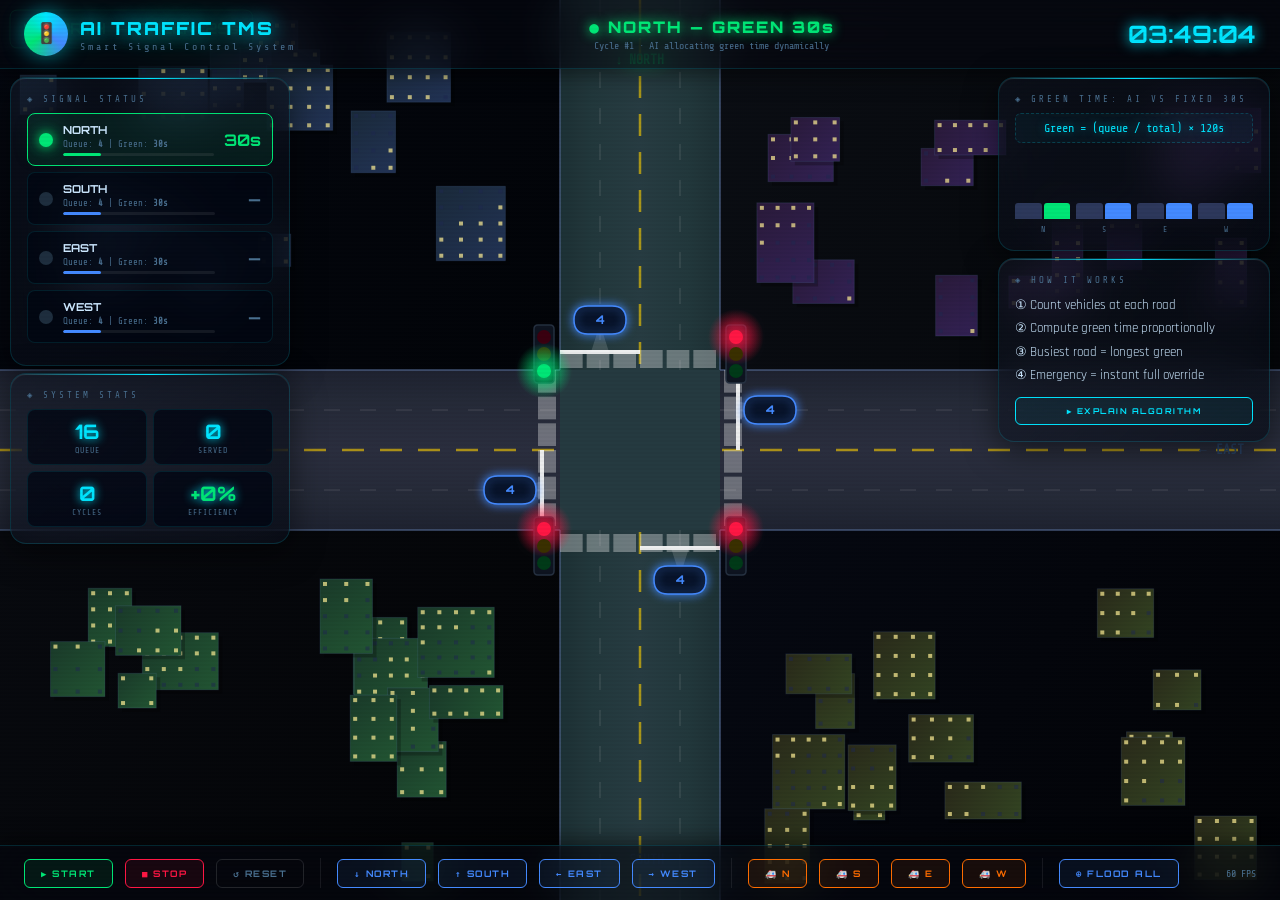
==== traffic_3d.html @ 989a020f "Initial commit: Smart TMS Traffic Simulation project" ====
<!DOCTYPE html>
<html lang="en">
<head>
<meta charset="UTF-8">
<title>AI Smart Traffic Management System</title>
<style>
@import url('https://fonts.googleapis.com/css2?family=Orbitron:wght@400;700;900&family=Share+Tech+Mono&family=Rajdhani:wght@400;600;700&display=swap');
*{box-sizing:border-box;margin:0;padding:0}
:root{
  --cyan:#00e5ff;--green:#00e676;--red:#ff1744;--yellow:#ffd600;
  --blue:#448aff;--orange:#ff6d00;--panel:rgba(5,12,30,0.96);
  --border:rgba(0,229,255,0.2);--txt:#cce8ff;--dim:#4a7090;
  --road:#2a2e3a;--road-line:#3a3f50;--grass:#1a2e1a;--grass2:#162614;
  --inter:#222636;--marking:rgba(255,255,255,0.85);
}
html,body{width:100%;height:100%;background:#0a0e18;overflow:hidden;
  font-family:'Rajdhani',sans-serif;color:var(--txt)}
canvas{display:block;position:absolute;top:0;left:0}

/* ── HUD ── */
#hud{position:absolute;top:0;left:0;width:100%;height:100%;
  display:flex;flex-direction:column;pointer-events:none}

/* TOP BAR */
#topbar{
  display:flex;align-items:center;justify-content:space-between;
  padding:12px 24px;flex-shrink:0;pointer-events:auto;
  background:rgba(5,8,16,0.6);
  backdrop-filter:blur(24px);
  border-bottom:1px solid rgba(0,229,255,0.15);
  box-shadow:0 4px 20px rgba(0,0,0,0.5);
}
.logo{display:flex;align-items:center;gap:12px}
.logo-ring{
  width:44px;height:44px;border-radius:50%;
  background:conic-gradient(var(--cyan),var(--blue),var(--green),var(--cyan));
  display:flex;align-items:center;justify-content:center;font-size:20px;
  animation:spin 10s linear infinite;
  box-shadow:0 0 20px rgba(0,229,255,0.5)
}
@keyframes spin{to{transform:rotate(360deg)}}
.logo-title{font-family:'Orbitron',monospace;font-size:18px;font-weight:900;
  color:var(--cyan);text-shadow:0 0 20px var(--cyan);letter-spacing:2px}
.logo-sub{font-family:'Share Tech Mono',monospace;font-size:10px;
  color:var(--dim);letter-spacing:3px;margin-top:2px}

#center-display{text-align:center}
#sig-status{font-family:'Orbitron',monospace;font-size:16px;font-weight:900;
  letter-spacing:2px;color:var(--cyan)}
#sig-sub{font-family:'Share Tech Mono',monospace;font-size:10px;
  color:var(--dim);margin-top:3px}

#clock{font-family:'Orbitron',monospace;font-size:24px;font-weight:700;
  color:var(--cyan);text-shadow:0 0 14px var(--cyan)}

/* MID ROW */
#midrow{flex:1;display:flex;min-height:0;pointer-events:none}

/* LEFT PANEL */
#lpanel{
  width:280px;margin:8px 0 8px 10px;
  display:flex;flex-direction:column;gap:7px;pointer-events:auto
}
.card{
  background:linear-gradient(135deg, rgba(16, 22, 36, 0.45), rgba(8, 12, 22, 0.7));
  border:1px solid rgba(0, 229, 255, 0.15);border-radius:16px;
  padding:16px;backdrop-filter:blur(24px);position:relative;overflow:hidden;
  box-shadow: 0 8px 32px rgba(0,0,0,0.5), inset 0 1px 1px rgba(255,255,255,0.1);
  transition: transform 0.3s ease, box-shadow 0.3s ease;
}
.card:hover{
  transform: translateY(-2px);
  box-shadow: 0 12px 40px rgba(0,229,255,0.1), inset 0 1px 1px rgba(255,255,255,0.15);
}
.card::after{
  content:'';position:absolute;top:0;left:0;right:0;height:1px;
  background:linear-gradient(90deg,transparent,var(--cyan),transparent)
}
.card-title{
  font-family:'Share Tech Mono',monospace;font-size:9px;
  letter-spacing:3px;color:var(--dim);text-transform:uppercase;margin-bottom:9px
}

/* ROAD CARDS */
.rcard{
  display:grid;grid-template-columns:auto 1fr auto;
  align-items:center;gap:10px;
  padding:9px 11px;border-radius:8px;
  border:1px solid rgba(0,229,255,0.1);
  background:rgba(0,5,18,0.6);
  margin-bottom:6px;transition:all 0.35s
}
.rcard.state-green{border-color:var(--green);background:rgba(0,230,118,0.08)}
.rcard.state-yellow{border-color:var(--yellow);background:rgba(255,214,0,0.08)}
.rcard.state-red{border-color:rgba(255,23,68,0.4)}
.sig-dot{width:14px;height:14px;border-radius:50%;flex-shrink:0;transition:all 0.4s}
.dot-green{background:var(--green);box-shadow:0 0 12px var(--green),0 0 25px rgba(0,230,118,0.5)}
.dot-yellow{background:var(--yellow);box-shadow:0 0 12px var(--yellow),0 0 25px rgba(255,214,0,0.5)}
.dot-red{background:var(--red);box-shadow:0 0 12px var(--red),0 0 25px rgba(255,23,68,0.5)}
.dot-off{background:#1e2e3e}
.rname{font-family:'Orbitron',monospace;font-size:11px;font-weight:700;color:var(--txt)}
.rinfo{font-family:'Share Tech Mono',monospace;font-size:9px;color:var(--dim);margin-top:2px}
.rtime{font-family:'Orbitron',monospace;font-size:16px;font-weight:700;
  color:var(--cyan);min-width:36px;text-align:right}
.prog-wrap{margin-top:4px}
.prog-bg{height:3px;background:rgba(255,255,255,0.07);border-radius:2px;overflow:hidden}
.prog-fill{height:100%;border-radius:2px;transition:width 0.6s ease,background 0.3s}

/* RIGHT PANEL */
#rpanel{
  width:272px;margin:8px 10px 8px 0;
  display:flex;flex-direction:column;gap:7px;pointer-events:auto;
  margin-left:auto
}
.stat-grid{display:grid;grid-template-columns:1fr 1fr;gap:6px}
.stat-box{
  background:rgba(0,5,18,0.7);border:1px solid rgba(0,229,255,0.1);
  border-radius:8px;padding:9px;text-align:center
}
.stat-val{font-family:'Orbitron',monospace;font-size:20px;font-weight:700;
  color:var(--cyan);text-shadow:0 0 10px var(--cyan)}
.stat-lbl{font-family:'Share Tech Mono',monospace;font-size:8px;
  color:var(--dim);letter-spacing:1px;margin-top:2px}

.formula-box{
  font-family:'Share Tech Mono',monospace;font-size:12px;color:var(--cyan);
  text-align:center;padding:7px;
  background:rgba(0,229,255,0.04);
  border:1px dashed rgba(0,229,255,0.2);border-radius:6px;margin-bottom:7px;
  text-shadow:0 0 8px rgba(0,229,255,0.5)
}
.chart-wrap{display:flex;align-items:flex-end;gap:6px;height:72px;padding:3px 0}
.cbar-group{flex:1;display:flex;gap:2px;align-items:flex-end}
.cbar{flex:1;border-radius:3px 3px 0 0;transition:height 0.6s cubic-bezier(0.23,1,0.32,1);min-height:2px}
.cbar-fixed{background:rgba(80,100,160,0.5)}
.cbar-smart{background:var(--blue)}
.cbar-smart.active{background:var(--green)}
.chart-lbl{font-family:'Share Tech Mono',monospace;font-size:8px;
  color:var(--dim);text-align:center;margin-top:3px}

/* BOTTOM BAR */
#botbar{
  padding:12px 24px;flex-shrink:0;pointer-events:auto;
  background:rgba(5,8,16,0.6);
  backdrop-filter:blur(24px);
  border-top:1px solid rgba(0,229,255,0.15);
  display:flex;align-items:center;gap:12px;flex-wrap:wrap;
  box-shadow:0 -4px 20px rgba(0,0,0,0.5);
}
.btn{
  font-family:'Orbitron',monospace;font-size:9px;font-weight:700;
  letter-spacing:1.5px;text-transform:uppercase;
  padding:8px 16px;border-radius:6px;border:1px solid;
  cursor:pointer;transition:all 0.2s;background:transparent
}
.btn:hover{transform:translateY(-2px);filter:brightness(1.4)}
.btn:active{transform:translateY(0)}
.btn-start{color:var(--green);border-color:var(--green);background:rgba(0,230,118,0.08)}
.btn-stop{color:var(--red);border-color:var(--red);background:rgba(255,23,68,0.08)}
.btn-spawn{color:var(--blue);border-color:var(--blue);background:rgba(68,138,255,0.08)}
.btn-emg{color:var(--orange);border-color:var(--orange);background:rgba(255,109,0,0.08)}
.btn-reset{color:var(--dim);border-color:rgba(255,255,255,0.12)}
.btn-info{color:var(--cyan);border-color:var(--cyan);background:rgba(0,229,255,0.06)}
.sep{width:1px;height:30px;background:rgba(255,255,255,0.08);margin:0 4px}
#fps-disp{margin-left:auto;font-family:'Share Tech Mono',monospace;
  font-size:10px;color:var(--dim)}

/* EMG BANNER */
#emg-banner{
  display:none;position:absolute;top:80px;left:50%;transform:translateX(-50%);
  font-family:'Orbitron',monospace;font-size:13px;font-weight:900;letter-spacing:3px;
  padding:8px 28px;border-radius:6px;
  background:rgba(255,23,68,0.15);border:1px solid var(--red);
  color:var(--red);text-shadow:0 0 12px var(--red);
  animation:emgFlash 0.5s ease-in-out infinite alternate;z-index:50;pointer-events:none
}
@keyframes emgFlash{
  from{box-shadow:0 0 10px rgba(255,23,68,0.4)}
  to{box-shadow:0 0 35px rgba(255,23,68,0.9),0 0 70px rgba(255,23,68,0.3)}
}

/* ALGO POPUP */
#algo-overlay{
  display:none;position:absolute;inset:0;background:rgba(0,0,0,0.75);
  z-index:100;pointer-events:auto;
  display:none;align-items:center;justify-content:center
}
#algo-box{
  width:640px;background:linear-gradient(135deg, rgba(16, 22, 36, 0.85), rgba(8, 12, 22, 0.95));
  border:1px solid var(--cyan);border-radius:20px;
  padding:32px;box-shadow:0 0 60px rgba(0,229,255,0.3), inset 0 1px 2px rgba(255,255,255,0.1);
  backdrop-filter:blur(32px);
}
.algo-title{font-family:'Orbitron',monospace;font-size:15px;font-weight:900;
  color:var(--cyan);margin-bottom:16px;text-shadow:0 0 12px var(--cyan);letter-spacing:2px}
.algo-step{margin-bottom:12px}
.algo-num{font-family:'Share Tech Mono',monospace;font-size:9px;
  color:var(--blue);letter-spacing:2px;margin-bottom:3px}
.algo-text{font-size:13px;line-height:1.6;color:var(--txt)}
.algo-text code{font-family:'Share Tech Mono',monospace;font-size:12px;
  color:var(--yellow);background:rgba(255,214,0,0.06);padding:1px 5px;border-radius:3px}
.algo-hi{color:var(--green);font-weight:700}
.algo-close{margin-top:16px;text-align:center;cursor:pointer;
  font-family:'Share Tech Mono',monospace;font-size:10px;
  color:var(--dim);letter-spacing:2px}
.algo-close:hover{color:var(--cyan)}

/* scanlines */
#scan{position:absolute;inset:0;
  background:repeating-linear-gradient(0deg,transparent,transparent 2px,rgba(0,0,0,0.025) 2px,rgba(0,0,0,0.025) 4px);
  pointer-events:none;z-index:10}
</style>
</head>
<body>
<canvas id="c"></canvas>
<div id="scan"></div>
<div id="emg-banner">🚨 EMERGENCY OVERRIDE ACTIVE 🚨</div>

<div id="hud">
  <!-- TOP -->
  <div id="topbar">
    <div class="logo">
      <div class="logo-ring">🚦</div>
      <div>
        <div class="logo-title">AI TRAFFIC TMS</div>
        <div class="logo-sub">Smart Signal Control System</div>
      </div>
    </div>
    <div id="center-display">
      <div id="sig-status">● SYSTEM READY</div>
      <div id="sig-sub">Press START to activate AI control</div>
    </div>
    <div id="clock">00:00:00</div>
  </div>

  <!-- MID -->
  <div id="midrow">
    <!-- LEFT -->
    <div id="lpanel">
      <div class="card">
        <div class="card-title">◈ Signal Status</div>
        <div id="road-cards"></div>
      </div>
      <div class="card">
        <div class="card-title">◈ System Stats</div>
        <div class="stat-grid">
          <div class="stat-box"><div class="stat-val" id="st-q">0</div><div class="stat-lbl">QUEUE</div></div>
          <div class="stat-box"><div class="stat-val" id="st-s">0</div><div class="stat-lbl">SERVED</div></div>
          <div class="stat-box"><div class="stat-val" id="st-c">0</div><div class="stat-lbl">CYCLES</div></div>
          <div class="stat-box"><div class="stat-val" id="st-e" style="color:var(--green)">—</div><div class="stat-lbl">EFFICIENCY</div></div>
        </div>
      </div>
    </div>

    <!-- RIGHT -->
    <div id="rpanel">
      <div class="card">
        <div class="card-title">◈ Green Time: AI vs Fixed 30s</div>
        <div class="formula-box">Green = (queue / total) × 120s</div>
        <div class="chart-wrap" id="chart-bars"></div>
        <div style="display:flex;gap:6px" id="chart-lbls"></div>
      </div>
      <div class="card">
        <div class="card-title">◈ How It Works</div>
        <div style="font-size:13px;line-height:1.8;color:var(--txt)">
          ① Count vehicles at each road<br>
          ② Compute green time proportionally<br>
          ③ Busiest road = longest green<br>
          ④ Emergency = instant full override
        </div>
        <button class="btn btn-info" style="width:100%;margin-top:9px;pointer-events:auto;font-size:8px" onclick="showAlgo()">▶ EXPLAIN ALGORITHM</button>
      </div>
    </div>
  </div>

  <!-- BOT -->
  <div id="botbar">
    <button class="btn btn-start" onclick="startSim()">▶ START</button>
    <button class="btn btn-stop"  onclick="stopSim()">■ STOP</button>
    <button class="btn btn-reset" onclick="resetSim()">↺ RESET</button>
    <div class="sep"></div>
    <button class="btn btn-spawn" onclick="spawnV('North')">↓ NORTH</button>
    <button class="btn btn-spawn" onclick="spawnV('South')">↑ SOUTH</button>
    <button class="btn btn-spawn" onclick="spawnV('East')">← EAST</button>
    <button class="btn btn-spawn" onclick="spawnV('West')">→ WEST</button>
    <div class="sep"></div>
    <button class="btn btn-emg" onclick="spawnE('North')">🚑 N</button>
    <button class="btn btn-emg" onclick="spawnE('South')">🚑 S</button>
    <button class="btn btn-emg" onclick="spawnE('East')">🚑 E</button>
    <button class="btn btn-emg" onclick="spawnE('West')">🚑 W</button>
    <div class="sep"></div>
    <button class="btn btn-spawn" onclick="floodAll()">⊕ FLOOD ALL</button>
    <div id="fps-disp">60 FPS</div>
  </div>
</div>

<!-- ALGO -->
<div id="algo-overlay">
  <div id="algo-box">
    <div class="algo-title">🧠 AI ALGORITHM — HOW IT WORKS</div>
    <div class="algo-step">
      <div class="algo-num">STEP 01 — COUNT VEHICLES</div>
      <div class="algo-text">Sensors count vehicles waiting at each road every second.<br>
        Example: <span class="algo-hi">North=40, South=10, East=70, West=30 → Total=150</span></div>
    </div>
    <div class="algo-step">
      <div class="algo-num">STEP 02 — FORMULA</div>
      <div class="algo-text"><code>Green Time = (vehicles / total) × 120 seconds</code></div>
    </div>
    <div class="algo-step">
      <div class="algo-num">STEP 03 — ALLOCATION</div>
      <div class="algo-text">
        <span class="algo-hi">North → 40/150 × 120 = 32s &nbsp;|&nbsp; South → 10/150 × 120 = 8s</span><br>
        <span class="algo-hi">East → 70/150 × 120 = 56s &nbsp;|&nbsp; West → 30/150 × 120 = 24s</span>
      </div>
    </div>
    <div class="algo-step">
      <div class="algo-num">STEP 04 — EMERGENCY OVERRIDE</div>
      <div class="algo-text">Ambulance detected → all roads RED → <span class="algo-hi">immediate GREEN</span> for that road.</div>
    </div>
    <div class="algo-step">
      <div class="algo-num">SIGNAL SEQUENCE (always)</div>
      <div class="algo-text"><span class="algo-hi">GREEN → YELLOW (3s) → RED (1s gap) → next road</span><br>
        Only ONE road is green at any time. Vehicles stop strictly at stop lines.</div>
    </div>
    <div class="algo-close" onclick="hideAlgo()">[ CLICK TO CLOSE ]</div>
  </div>
</div>

<script>
// ════════════════════════════════════════════════════════════════════
// CANVAS
// ════════════════════════════════════════════════════════════════════
const canvas = document.getElementById('c');
const ctx    = canvas.getContext('2d');
let W, H, CX, CY;

function resize() {
  W = canvas.width  = window.innerWidth;
  H = canvas.height = window.innerHeight;
  CX = W / 2;
  CY = H / 2;
}
resize();
window.addEventListener('resize', resize);
const API_BASE = 'http://127.0.0.1:5000';

// ════════════════════════════════════════════════════════════════════
// LAYOUT — top-down perspective, big clean roads
// ════════════════════════════════════════════════════════════════════
// Road width in pixels — wide enough to see 2 lanes clearly
const ROAD_W  = 160;   // total road width
const LANE_W  = ROAD_W / 2; // each lane

// How far road extends from center to screen edge
const ROAD_LEN = () => Math.max(W, H) * 0.7;

// Intersection box
const IW = ROAD_W;  // same as road width

// Stop line distance from intersection edge
const STOP_OFFSET = 18;  // pixels from intersection

// ── World→Screen: center-based ──
// CX, CY is intersection center

// ════════════════════════════════════════════════════════════════════
// AI SIGNAL CONTROLLER
// ════════════════════════════════════════════════════════════════════
const ROADS  = ['North','South','East','West'];
const CYCLE_T = 120;

const ai = {
  waiting:  { North:0, South:0, East:0, West:0 },
  gt:       { North:30, South:30, East:30, West:30 },
  emg:      { North:false, South:false, East:false, West:false },
  active:   'North',
  state:    'RED',
  timeLeft: 0,
  cycle:    0,
  served:   0,
  running:  false,
};

function calcGreen() {
  const emgR = ROADS.find(r => ai.emg[r]);
  if (emgR) { ROADS.forEach(r => ai.gt[r] = r === emgR ? CYCLE_T : 0); return; }
  const tot = ROADS.reduce((s, r) => s + ai.waiting[r], 0);
  if (tot === 0) { ROADS.forEach(r => ai.gt[r] = 30); return; }
  ROADS.forEach(r => {
    ai.gt[r] = ai.waiting[r] > 0 ? Math.max(5, Math.round((ai.waiting[r] / tot) * CYCLE_T)) : 0;
  });
}

function sleep(ms) { return new Promise(r => setTimeout(r, ms)); }

async function serveRoad(road) {
  const gt = ai.gt[road];
  if (gt <= 0) return;
  ai.active = road; ai.state = 'GREEN'; ai.timeLeft = gt;
  for (let t = gt; t > 0 && ai.running; t--) {
    const emgR = ROADS.find(r => ai.emg[r]);
    if (emgR && emgR !== road) break;
    ai.timeLeft = t;
    await sleep(1000);
  }
  if (!ai.running) return;
  ai.state = 'YELLOW';
  for (let t = 3; t > 0 && ai.running; t--) { ai.timeLeft = t; await sleep(1000); }
  if (!ai.running) return;
  ai.state = 'RED'; ai.timeLeft = 0;
  await sleep(1000);
}

async function sigLoop() {
  while (ai.running) {
    calcGreen();
    for (let ri = 0; ri < ROADS.length; ri++) {
      if (!ai.running) return;
      const emgR = ROADS.find(r => ai.emg[r]);
      if (emgR) {
        if (ri === 0) await serveRoad(emgR);
        continue;
      }
      await serveRoad(ROADS[ri]);
    }
    ai.cycle++;
    calcGreen();
  }
}

async function syncEmergency() {
  try {
    const res = await fetch(`${API_BASE}/api/status`);
    const data = await res.json();
    const serverEmg = data.controller.emergency;
    ROADS.forEach(r => {
      if (serverEmg[r] && !ai.emg[r]) {
        spawnE(r); // Auto-spawn when backend says so
      }
      ai.emg[r] = serverEmg[r];
    });
  } catch (e) { console.warn("Failed to sync emergency:", e); }
}
setInterval(syncEmergency, 1000); // Poll every second

function startSim() { if (ai.running) return; ai.running = true; sigLoop(); }
function stopSim()  { ai.running = false; ai.state = 'RED'; ai.timeLeft = 0; }
function resetSim() {
  stopSim(); vehicles.length = 0; ai.served = 0; ai.cycle = 0;
  ROADS.forEach(r => { ai.waiting[r] = 0; ai.emg[r] = false; ai.gt[r] = 30; });
}
function isGreen(road) { return ai.running && ai.active === road && ai.state === 'GREEN'; }

// ════════════════════════════════════════════════════════════════════
// VEHICLES — top-down, realistic car shapes
// ════════════════════════════════════════════════════════════════════
// Lane centers (world coords, relative to CX/CY)
// North/South roads run vertically (x axis):
//   Right lane (going South, decreasing Y) → x = +LANE_W/2
//   Left lane  (going North, increasing Y) → x = -LANE_W/2
// East/West roads run horizontally (y axis):
//   Right lane (going East, increasing X)  → y = +LANE_W/2
//   Left lane  (going West, decreasing X)  → y = -LANE_W/2

// Vehicle directions:
//   North: comes from top (y = -ROAD_LEN), moves DOWN (+y), uses LEFT lane (x = -LANE_W/2 = -40)
//   South: comes from bottom (y = +ROAD_LEN), moves UP (-y), uses RIGHT lane (x = +LANE_W/2 = +40)
//   East:  comes from right (x = +ROAD_LEN), moves LEFT (-x), uses LEFT lane (y = -LANE_W/2 = -40)
//   West:  comes from left (x = -ROAD_LEN), moves RIGHT (+x), uses RIGHT lane (y = +LANE_W/2 = +40)

// Stop line positions (distance from center where vehicle must stop)
// = half intersection width + stop offset
const STOP_DIST = IW / 2 + STOP_OFFSET;  // ~98px from center

const CAR_COLORS = [
  '#e53935','#1e88e5','#43a047','#fb8c00',
  '#8e24aa','#00acc1','#6d4c41','#f4511e',
  '#c0ca33','#00897b','#3949ab','#757575',
];

let vid = 0;
const vehicles = [];

// Car visual dimensions (top-down)
const CAR_LEN = 36;  // pixels along travel direction
const CAR_WID = 20;  // pixels across

class Vehicle {
  constructor(road, emg = false) {
    this.id    = ++vid;
    this.road  = road;
    this.emg   = emg;
    this.alive = true;
    this.crossed = false;
    this.servedF = false;
    this.speed   = 0;
    this.maxSpd  = emg ? 3.8 : 2.2 + Math.random() * 0.8;
    this.accel   = 0.18;
    this.brake   = 0.45;
    this.color   = emg ? '#ff1744' : CAR_COLORS[Math.floor(Math.random() * CAR_COLORS.length)];
    this.flash   = 0;
    this.carType = emg ? 1 : Math.floor(Math.random() * 3); // 0=sedan,1=SUV,2=hatch
    this.brakeLights = false;

    // World position (relative to intersection center)
    const RL = ROAD_LEN();
    switch (road) {
      case 'North': this.wx = -LANE_W/2; this.wy = -RL - 60; this.vx = 0;  this.vy = +1; break;
      case 'South': this.wx = +LANE_W/2; this.wy = +RL + 60; this.vx = 0;  this.vy = -1; break;
      case 'East':  this.wx = +RL + 60;  this.wy = -LANE_W/2; this.vx = -1; this.vy = 0; break;
      case 'West':  this.wx = -RL - 60;  this.wy = +LANE_W/2; this.vx = +1; this.vy = 0; break;
    }
    // angle in radians (for drawing)
    this.angle = Math.atan2(this.vy, this.vx);
  }

  // Signed distance to stop line (positive = not yet reached)
  distToStop() {
    switch (this.road) {
      case 'North': return -this.wy - STOP_DIST;   // wy negative, approaching 0 from below
      case 'South': return  this.wy - STOP_DIST;
      case 'East':  return  this.wx - STOP_DIST;
      case 'West':  return -this.wx - STOP_DIST;
    }
  }

  // Gap to vehicle ahead (positive = clear gap)
  distAhead(o) {
    switch (this.road) {
      case 'North': return o.wy - this.wy - CAR_LEN - 6;
      case 'South': return this.wy - o.wy - CAR_LEN - 6;
      case 'East':  return this.wx - o.wx - CAR_LEN - 6;
      case 'West':  return o.wx - this.wx - CAR_LEN - 6;
    }
  }

  isWaiting() { return !this.crossed && this.speed < 0.3; }

  update(ahead) {
    this.flash++;
    let tgt = this.maxSpd;
    this.brakeLights = false;

    if (!this.crossed) {
      const d = this.distToStop();
      if (!isGreen(this.road)) {
        if (d > 0) {
          // smooth braking curve — start slowing 200px out
          tgt = Math.min(tgt, d * 0.018);
          if (d < 8) { tgt = 0; }
        }
        // already past stop when signal changed → clear intersection
      }
      if (d < -CAR_LEN) {
        this.crossed = true;
        if (!this.servedF) { this.servedF = true; ai.served++; }
      }
    }

    if (ahead) {
      const gap = this.distAhead(ahead);
      if (gap < 90 && gap > 0) tgt = Math.min(tgt, gap * 0.035);
      if (gap <= 4) tgt = 0;
    }

    const prevSpd = this.speed;
    if (this.speed < tgt) this.speed = Math.min(tgt, this.speed + this.accel);
    else                   this.speed = Math.max(tgt, this.speed - this.brake);
    this.speed = Math.max(0, this.speed);

    this.brakeLights = this.speed < prevSpd - 0.05;

    this.wx += this.vx * this.speed;
    this.wy += this.vy * this.speed;

    const RL = ROAD_LEN();
    if (Math.abs(this.wx) > RL + 200 || Math.abs(this.wy) > RL + 200) {
      this.alive = false;
      if (this.emg) ai.emg[this.road] = false;
    }
  }

  draw() {
    const sx = CX + this.wx;
    const sy = CY + this.wy;

    ctx.save();
    ctx.translate(sx, sy);
    ctx.rotate(this.angle);

    const L = this.carType === 2 ? CAR_LEN * 0.88 : CAR_LEN;
    const W2 = this.carType === 1 ? CAR_WID * 1.12 : CAR_WID;

    // Shadow
    ctx.save();
    ctx.globalAlpha = 0.35;
    ctx.fillStyle = '#000';
    ctx.beginPath();
    ctx.ellipse(3, 4, L * 0.52, W2 * 0.42, 0, 0, Math.PI * 2);
    ctx.fill();
    ctx.restore();

    // Parse car color
    const c  = this.color;
    const ri = parseInt(c.slice(1,3),16);
    const gi = parseInt(c.slice(3,5),16);
    const bi = parseInt(c.slice(5,7),16);

    // Body — main rectangle
    const bodyGrad = ctx.createLinearGradient(-L/2, -W2/2, L/2, W2/2);
    bodyGrad.addColorStop(0, `rgb(${Math.min(255,ri+40)},${Math.min(255,gi+40)},${Math.min(255,bi+40)})`);
    bodyGrad.addColorStop(0.5, c);
    bodyGrad.addColorStop(1, `rgb(${Math.max(0,ri-50)},${Math.max(0,gi-50)},${Math.max(0,bi-50)})`);
    ctx.fillStyle = bodyGrad;
    ctx.beginPath();
    ctx.roundRect(-L/2, -W2/2, L, W2, 5);
    ctx.fill();

    // Body outline
    ctx.strokeStyle = 'rgba(0,0,0,0.55)';
    ctx.lineWidth = 1;
    ctx.stroke();

    // Roof (darker, smaller)
    const roofL = this.carType === 2 ? L * 0.55 : L * 0.48;
    const roofW = W2 * 0.75;
    const roofOff = this.carType === 2 ? 0 : -L * 0.04;
    ctx.fillStyle = `rgba(${Math.max(0,ri-55)},${Math.max(0,gi-55)},${Math.max(0,bi-55)},0.95)`;
    ctx.beginPath();
    ctx.roundRect(roofOff - roofL/2, -roofW/2, roofL, roofW, 4);
    ctx.fill();

    // Windshield — front glass
    ctx.fillStyle = 'rgba(160,220,255,0.55)';
    ctx.strokeStyle = 'rgba(0,0,0,0.3)';
    ctx.lineWidth = 0.8;
    const wsX = roofOff + roofL/2;
    ctx.beginPath();
    ctx.moveTo(wsX, -roofW/2);
    ctx.lineTo(wsX + L*0.11, -W2/2 + 1);
    ctx.lineTo(wsX + L*0.11,  W2/2 - 1);
    ctx.lineTo(wsX,  roofW/2);
    ctx.closePath();
    ctx.fill(); ctx.stroke();

    // Rear windshield
    const rwX = roofOff - roofL/2;
    ctx.fillStyle = 'rgba(140,200,240,0.45)';
    ctx.beginPath();
    ctx.moveTo(rwX, -roofW/2);
    ctx.lineTo(rwX - L*0.10, -W2/2 + 1);
    ctx.lineTo(rwX - L*0.10,  W2/2 - 1);
    ctx.lineTo(rwX,  roofW/2);
    ctx.closePath();
    ctx.fill(); ctx.stroke();

    // Headlights (front = right side since angle=0 means moving right)
    const hlX = L/2 - 2;
    [[-W2*0.3, true],[W2*0.3, true]].forEach(([oy]) => {
      ctx.save();
      const hlg = ctx.createRadialGradient(hlX, oy, 0, hlX + 8, oy, 18);
      hlg.addColorStop(0, 'rgba(255,255,200,1)');
      hlg.addColorStop(0.3, 'rgba(255,255,180,0.5)');
      hlg.addColorStop(1, 'rgba(255,255,150,0)');
      ctx.fillStyle = hlg;
      ctx.beginPath(); ctx.arc(hlX + 6, oy, 18, 0, Math.PI*2); ctx.fill();
      ctx.fillStyle = '#ffffcc';
      ctx.beginPath(); ctx.arc(hlX, oy, 3.5, 0, Math.PI*2); ctx.fill();
      ctx.restore();
    });

    // Tail lights
    const tlX = -L/2 + 2;
    const tlCol = this.brakeLights ? 'rgba(255,50,50,1)' : 'rgba(200,20,20,0.8)';
    [[-W2*0.3],[W2*0.3]].forEach(([oy]) => {
      ctx.save();
      if (this.brakeLights) {
        ctx.shadowColor = '#ff1744'; ctx.shadowBlur = 12;
      }
      ctx.fillStyle = tlCol;
      ctx.beginPath(); ctx.arc(tlX, oy, 4, 0, Math.PI*2); ctx.fill();
      ctx.restore();
    });

    // Wheels (4 corners)
    ctx.fillStyle = '#111';
    [[-L*0.32,-W2*0.5+1],[L*0.32,-W2*0.5+1],[-L*0.32,W2*0.5-1],[L*0.32,W2*0.5-1]].forEach(([wx,wy])=>{
      ctx.beginPath(); ctx.ellipse(wx, wy, 6, 3.5, 0, 0, Math.PI*2); ctx.fill();
      ctx.fillStyle = '#2a2a2a';
      ctx.beginPath(); ctx.ellipse(wx, wy, 3, 2, 0, 0, Math.PI*2); ctx.fill();
      ctx.fillStyle = '#111';
    });

    // Emergency siren
    if (this.emg) {
      const on = Math.floor(this.flash / 7) % 2;
      const sc = on ? '#ff1744' : '#448aff';
      ctx.save();
      ctx.shadowColor = sc; ctx.shadowBlur = 18;
      ctx.fillStyle = sc;
      ctx.beginPath(); ctx.arc(0, 0, 6, 0, Math.PI * 2); ctx.fill();
      // siren bar
      ctx.fillStyle = 'rgba(255,255,255,0.6)';
      ctx.fillRect(-8, -2, 16, 4);
      ctx.restore();
    }

    ctx.restore();
  }
}

function spawnV(road) {
  if (vehicles.length < 48) vehicles.push(new Vehicle(road));
}
function spawnE(road) {
  if (ai.emg[road]) return;
  ai.emg[road] = true;
  vehicles.push(new Vehicle(road, true));
}
function floodAll() {
  ROADS.forEach(r => { for (let i = 0; i < 5; i++) spawnV(r); });
}

setInterval(() => {
  if (vehicles.length < 32) spawnV(ROADS[Math.floor(Math.random() * 4)]);
}, 2800);

// ════════════════════════════════════════════════════════════════════
// SCENE DRAWING — top-down, clean and clear
// ════════════════════════════════════════════════════════════════════

// City blocks (colored rectangles in corners)
const BLOCK_COLORS = [
  ['#050810','#020408'],
  ['#0b0e14','#05070a'],
  ['#080a0f','#030406'],
  ['#060912','#020306'],
];

function drawScene() {
  const RL = ROAD_LEN();
  const hw = ROAD_W / 2;

  // ── Background / Sky ──
  ctx.fillStyle = '#020408';
  ctx.fillRect(0, 0, W, H);

  // ── City blocks (4 quadrants) ──
  const blocks = [
    { x: 0,     y: 0,     w: CX - hw, h: CY - hw, ci: 0 },
    { x: CX+hw, y: 0,     w: W-(CX+hw), h: CY-hw, ci: 1 },
    { x: 0,     y: CY+hw, w: CX-hw,   h: H-(CY+hw), ci: 2 },
    { x: CX+hw, y: CY+hw, w: W-(CX+hw), h: H-(CY+hw), ci: 3 },
  ];
  blocks.forEach(b => {
    const [c1, c2] = BLOCK_COLORS[b.ci];
    const g = ctx.createLinearGradient(b.x, b.y, b.x+b.w, b.y+b.h);
    g.addColorStop(0, c1); g.addColorStop(1, c2);
    ctx.fillStyle = g;
    ctx.fillRect(b.x, b.y, b.w, b.h);
  });

  // Draw buildings in each quadrant
  drawBuildings();

  // ── Roads ──
  // Vertical road (North-South)
  const roadGradV = ctx.createLinearGradient(CX - hw, 0, CX + hw, 0);
  roadGradV.addColorStop(0, '#1e2230');
  roadGradV.addColorStop(0.2, '#252a38');
  roadGradV.addColorStop(0.5, '#2a2e3e');
  roadGradV.addColorStop(0.8, '#252a38');
  roadGradV.addColorStop(1, '#1e2230');
  ctx.fillStyle = roadGradV;
  ctx.fillRect(CX - hw, 0, ROAD_W, H);

  // Horizontal road (East-West)
  const roadGradH = ctx.createLinearGradient(0, CY - hw, 0, CY + hw);
  roadGradH.addColorStop(0, '#1e2230');
  roadGradH.addColorStop(0.2, '#252a38');
  roadGradH.addColorStop(0.5, '#2a2e3e');
  roadGradH.addColorStop(0.8, '#252a38');
  roadGradH.addColorStop(1, '#1e2230');
  ctx.fillStyle = roadGradH;
  ctx.fillRect(0, CY - hw, W, ROAD_W);

  // ── Intersection box ──
  ctx.fillStyle = '#282c3c';
  ctx.fillRect(CX - hw, CY - hw, ROAD_W, ROAD_W);

  // Active road glow
  ROADS.forEach(road => {
    if (!ai.running || ai.active !== road) return;
    const gc = ai.state === 'GREEN' ? 'rgba(0,230,118,0.07)' :
               ai.state === 'YELLOW'? 'rgba(255,214,0,0.07)' : null;
    if (!gc) return;
    ctx.fillStyle = gc;
    if (road === 'North' || road === 'South') ctx.fillRect(CX - hw, 0, ROAD_W, H);
    else ctx.fillRect(0, CY - hw, W, ROAD_W);
  });

  // ── Road curbs / edges ──
  ctx.strokeStyle = 'rgba(80,100,140,0.6)';
  ctx.lineWidth   = 2;
  // Vertical road edges
  ctx.beginPath(); ctx.moveTo(CX-hw, 0); ctx.lineTo(CX-hw, CY-hw); ctx.stroke();
  ctx.beginPath(); ctx.moveTo(CX-hw, CY+hw); ctx.lineTo(CX-hw, H); ctx.stroke();
  ctx.beginPath(); ctx.moveTo(CX+hw, 0); ctx.lineTo(CX+hw, CY-hw); ctx.stroke();
  ctx.beginPath(); ctx.moveTo(CX+hw, CY+hw); ctx.lineTo(CX+hw, H); ctx.stroke();
  // Horizontal road edges
  ctx.beginPath(); ctx.moveTo(0, CY-hw); ctx.lineTo(CX-hw, CY-hw); ctx.stroke();
  ctx.beginPath(); ctx.moveTo(CX+hw, CY-hw); ctx.lineTo(W, CY-hw); ctx.stroke();
  ctx.beginPath(); ctx.moveTo(0, CY+hw); ctx.lineTo(CX-hw, CY+hw); ctx.stroke();
  ctx.beginPath(); ctx.moveTo(CX+hw, CY+hw); ctx.lineTo(W, CY+hw); ctx.stroke();

  // ── Centre lane dividers (dashed yellow) ──
  ctx.strokeStyle = 'rgba(255,210,0,0.6)';
  ctx.lineWidth   = 2.5;
  ctx.setLineDash([22, 16]);
  // Vertical centre
  ctx.beginPath(); ctx.moveTo(CX, 0); ctx.lineTo(CX, CY - hw - 2); ctx.stroke();
  ctx.beginPath(); ctx.moveTo(CX, CY + hw + 2); ctx.lineTo(CX, H); ctx.stroke();
  // Horizontal centre
  ctx.beginPath(); ctx.moveTo(0, CY); ctx.lineTo(CX - hw - 2, CY); ctx.stroke();
  ctx.beginPath(); ctx.moveTo(CX + hw + 2, CY); ctx.lineTo(W, CY); ctx.stroke();
  ctx.setLineDash([]);

  // ── Lane edge lines (white dashed) ──
  ctx.strokeStyle = 'rgba(200,200,200,0.18)';
  ctx.lineWidth = 1.2;
  ctx.setLineDash([16, 20]);
  // Side lanes vertical
  [-hw*0.5, hw*0.5].forEach(ox => {
    ctx.beginPath(); ctx.moveTo(CX+ox, 0); ctx.lineTo(CX+ox, CY-hw); ctx.stroke();
    ctx.beginPath(); ctx.moveTo(CX+ox, CY+hw); ctx.lineTo(CX+ox, H); ctx.stroke();
  });
  // Side lanes horizontal
  [-hw*0.5, hw*0.5].forEach(oy => {
    ctx.beginPath(); ctx.moveTo(0, CY+oy); ctx.lineTo(CX-hw, CY+oy); ctx.stroke();
    ctx.beginPath(); ctx.moveTo(CX+hw, CY+oy); ctx.lineTo(W, CY+oy); ctx.stroke();
  });
  ctx.setLineDash([]);

  // ── Stop lines ──
  ctx.strokeStyle = 'rgba(255,255,255,0.9)';
  ctx.lineWidth   = 4;
  const SL = STOP_DIST; // from center
  // North approach: horizontal line at y = CY - SL, across left lane
  ctx.beginPath(); ctx.moveTo(CX - hw, CY - SL); ctx.lineTo(CX, CY - SL); ctx.stroke();
  // South approach: horizontal line at y = CY + SL, across right lane
  ctx.beginPath(); ctx.moveTo(CX, CY + SL); ctx.lineTo(CX + hw, CY + SL); ctx.stroke();
  // East approach: vertical line at x = CX + SL, across left lane
  ctx.beginPath(); ctx.moveTo(CX + SL, CY - hw); ctx.lineTo(CX + SL, CY); ctx.stroke();
  // West approach: vertical line at x = CX - SL, across right lane
  ctx.beginPath(); ctx.moveTo(CX - SL, CY); ctx.lineTo(CX - SL, CY + hw); ctx.stroke();

  // ── Zebra crossings ──
  ctx.fillStyle = 'rgba(240,240,240,0.35)';
  const ZW = 14, STRIPES = 6;
  // North zebra (between stop line and intersection)
  for (let i = 0; i < STRIPES; i++) {
    ctx.fillRect(CX - hw + i*(ROAD_W/STRIPES), CY - hw - 20, ROAD_W/STRIPES - 4, 18);
  }
  // South zebra
  for (let i = 0; i < STRIPES; i++) {
    ctx.fillRect(CX - hw + i*(ROAD_W/STRIPES), CY + hw + 4, ROAD_W/STRIPES - 4, 18);
  }
  // East zebra
  for (let i = 0; i < STRIPES; i++) {
    ctx.fillRect(CX + hw + 4, CY - hw + i*(ROAD_W/STRIPES), 18, ROAD_W/STRIPES - 4);
  }
  // West zebra
  for (let i = 0; i < STRIPES; i++) {
    ctx.fillRect(CX - hw - 22, CY - hw + i*(ROAD_W/STRIPES), 18, ROAD_W/STRIPES - 4);
  }

  // ── Direction arrows in lanes ──
  drawArrow(CX - LANE_W/2, CY - hw*1.4, 0, -1, 'rgba(255,255,255,0.15)');  // North
  drawArrow(CX + LANE_W/2, CY + hw*1.4, 0, +1, 'rgba(255,255,255,0.15)');  // South
  drawArrow(CX + hw*1.4, CY - LANE_W/2, +1, 0, 'rgba(255,255,255,0.15)');  // East (wrong dir)
  drawArrow(CX - hw*1.4, CY + LANE_W/2, -1, 0, 'rgba(255,255,255,0.15)');  // West
  // Correct: East vehicles come from right going left, West from left going right
  drawArrow(CX + hw*1.4, CY - LANE_W/2, -1, 0, 'rgba(255,255,255,0.12)');
  drawArrow(CX - hw*1.4, CY + LANE_W/2, +1, 0, 'rgba(255,255,255,0.12)');
}

function drawArrow(x, y, vx, vy, col) {
  ctx.save();
  ctx.translate(x, y);
  ctx.rotate(Math.atan2(vy, vx));
  ctx.fillStyle = col;
  ctx.beginPath();
  ctx.moveTo(14, 0);
  ctx.lineTo(-14, -9);
  ctx.lineTo(-14, 9);
  ctx.closePath();
  ctx.fill();
  ctx.restore();
}

// ── Buildings ──
const BLDGS = [];
function initBuildings() {
  const rng = (min,max) => Math.random()*(max-min)+min;
  const hw = ROAD_W/2;
  const PAD = 16;
  // 4 quadrants: [x,y,w,h] of available space
  const quads = [
    [0, 0, CX-hw-PAD, CY-hw-PAD],
    [CX+hw+PAD, 0, W-(CX+hw+PAD), CY-hw-PAD],
    [0, CY+hw+PAD, CX-hw-PAD, H-(CY+hw+PAD)],
    [CX+hw+PAD, CY+hw+PAD, W-(CX+hw+PAD), H-(CY+hw+PAD)],
  ];
  const bldgCols = [
    ['#1a2a3a','#223355'],['#2a1a3a','#332255'],
    ['#1a3a2a','#225533'],['#2a2a1a','#334422'],
  ];
  quads.forEach(([qx,qy,qw,qh],qi) => {
    if(qw<60||qh<60) return;
    for(let i=0;i<14;i++){
      const bw = rng(30,80), bh2 = rng(30,80);
      const bx = rng(qx+PAD, qx+qw-bw-PAD);
      const by = rng(qy+PAD, qy+qh-bh2-PAD);
      const floors = Math.floor(rng(2,9));
      const [c1,c2] = bldgCols[qi];
      BLDGS.push({x:bx,y:by,w:bw,h:bh2,floors,c1,c2,qi});
    }
  });
}
initBuildings();

function drawBuildings() {
  BLDGS.forEach(b => {
    // Building shadow
    ctx.fillStyle = 'rgba(0,0,0,0.25)';
    ctx.fillRect(b.x+4, b.y+4, b.w, b.h);
    // Building body
    const g = ctx.createLinearGradient(b.x,b.y,b.x+b.w,b.y+b.h);
    g.addColorStop(0, b.c1); g.addColorStop(1, b.c2);
    ctx.fillStyle = g;
    ctx.fillRect(b.x, b.y, b.w, b.h);
    // Outline
    ctx.strokeStyle = 'rgba(100,140,200,0.15)';
    ctx.lineWidth = 1;
    ctx.strokeRect(b.x, b.y, b.w, b.h);
    // Windows (small dots)
    if(b.w > 30 && b.h > 30) {
      const cols2 = Math.max(2, Math.floor(b.w/14));
      const rows2 = Math.max(2, Math.floor(b.h/14));
      for(let wr=0;wr<rows2;wr++) for(let wc=0;wc<cols2;wc++) {
        const lit = Math.sin(b.x*0.3+b.y*0.5+wr*7+wc*13)>-0.3;
        ctx.fillStyle = lit?'rgba(255,240,150,0.7)':'rgba(30,40,80,0.5)';
        const wx2 = b.x + 5 + wc*(b.w-10)/Math.max(cols2-1,1);
        const wy2 = b.y + 5 + wr*(b.h-10)/Math.max(rows2-1,1);
        ctx.fillRect(wx2-2, wy2-2, 4, 4);
      }
    }
  });
}

// ── Traffic Light Posts ──
function drawSignalPosts() {
  // Post positions: just outside each intersection corner
  const hw = ROAD_W / 2;
  // North approach: post at top-right of north lane (left side from driver's POV)
  const posts = [
    { road: 'North', x: CX - hw - 16, y: CY - hw - 16 },
    { road: 'South', x: CX + hw + 16, y: CY + hw + 16 },
    { road: 'East',  x: CX + hw + 16, y: CY - hw - 16 },
    { road: 'West',  x: CX - hw - 16, y: CY + hw + 16 },
  ];

  posts.forEach(p => {
    const isAct = ai.running && ai.active === p.road;
    const state = isAct ? ai.state : 'RED';

    // Post pole
    ctx.save();
    ctx.strokeStyle = '#3a4455';
    ctx.lineWidth   = 3;
    // Draw pole towards road
    const poleEnd = { x: p.x, y: p.y };
    ctx.beginPath(); ctx.arc(p.x, p.y, 3, 0, Math.PI*2);
    ctx.fillStyle = '#3a4455'; ctx.fill();
    ctx.restore();

    // Traffic light housing
    const HW = 20, HH = 58;
    const hx = p.x - HW/2, hy = p.y - HH/2;

    // Housing box
    ctx.fillStyle = '#0e1420';
    ctx.beginPath();
    roundRect2(hx, hy, HW, HH, 4);
    ctx.fill();
    ctx.strokeStyle = '#253040';
    ctx.lineWidth = 1.5;
    ctx.stroke();

    // 3 lights
    const lights = [
      { name:'RED',    hi:'#ff1744', lo:'#3a0010', cy: hy + 12  },
      { name:'YELLOW', hi:'#ffd600', lo:'#3a3000', cy: hy + 29  },
      { name:'GREEN',  hi:'#00e676', lo:'#003a18', cy: hy + 46  },
    ];
    lights.forEach(lt => {
      const on = isAct ? (state === lt.name) : (lt.name === 'RED');
      ctx.save();
      if (on) { ctx.shadowColor = lt.hi; ctx.shadowBlur = 20; }
      ctx.fillStyle = on ? lt.hi : lt.lo;
      ctx.beginPath();
      ctx.arc(p.x, lt.cy, 7, 0, Math.PI*2);
      ctx.fill();
      if (on) {
        // glow ring
        const rg = ctx.createRadialGradient(p.x,lt.cy,0,p.x,lt.cy,28);
        rg.addColorStop(0, lt.hi+'80');
        rg.addColorStop(1, lt.hi+'00');
        ctx.fillStyle = rg;
        ctx.beginPath(); ctx.arc(p.x, lt.cy, 28, 0, Math.PI*2); ctx.fill();
      }
      ctx.restore();
    });
  });
}

function roundRect2(x,y,w,h,r){
  ctx.beginPath();
  ctx.moveTo(x+r,y);ctx.lineTo(x+w-r,y);ctx.quadraticCurveTo(x+w,y,x+w,y+r);
  ctx.lineTo(x+w,y+h-r);ctx.quadraticCurveTo(x+w,y+h,x+w-r,y+h);
  ctx.lineTo(x+r,y+h);ctx.quadraticCurveTo(x,y+h,x,y+h-r);
  ctx.lineTo(x,y+r);ctx.quadraticCurveTo(x,y,x+r,y);ctx.closePath();
}

// ── Road labels ──
function drawRoadLabels() {
  const hw = ROAD_W/2;
  const lbls = [
    { road:'North', x:CX, y:60,   dir:'↓' },
    { road:'South', x:CX, y:H-40, dir:'↑' },
    { road:'East',  x:W-60, y:CY, dir:'←' },
    { road:'West',  x:60,   y:CY, dir:'→' },
  ];
  lbls.forEach(l => {
    const isAct = ai.running && ai.active === l.road;
    const col = isAct
      ? (ai.state==='GREEN'?'#00e676':ai.state==='YELLOW'?'#ffd600':'#ff1744')
      : '#2a4466';

    ctx.save();
    ctx.font = 'bold 13px "Share Tech Mono"';
    ctx.fillStyle = col;
    ctx.textAlign = 'center';
    ctx.textBaseline = 'middle';
    if (isAct) { ctx.shadowColor = col; ctx.shadowBlur = 16; }
    ctx.fillText(`${l.dir} ${l.road.toUpperCase()}`, l.x, l.y);
    ctx.restore();
  });
}

// ── Queue count badges ──
function drawBadges() {
  const hw = ROAD_W/2;
  const badges = [
    { road:'North', x: CX - LANE_W/2,       y: CY - STOP_DIST - 32 },
    { road:'South', x: CX + LANE_W/2,       y: CY + STOP_DIST + 32 },
    { road:'East',  x: CX + STOP_DIST + 32, y: CY - LANE_W/2       },
    { road:'West',  x: CX - STOP_DIST - 32, y: CY + LANE_W/2       },
  ];
  badges.forEach(b => {
    const q = ai.waiting[b.road];
    const col = q>8?'#ff1744':q>4?'#ffd600':'#448aff';
    ctx.save();
    ctx.shadowColor = col; ctx.shadowBlur = 10;
    ctx.fillStyle = 'rgba(4,10,26,0.92)';
    roundRect2(b.x-26,b.y-14,52,28,14);
    ctx.fill();
    ctx.strokeStyle = col; ctx.lineWidth = 1.5; ctx.stroke();
    ctx.font = 'bold 12px "Orbitron"';
    ctx.fillStyle = col; ctx.textAlign='center'; ctx.textBaseline='middle';
    ctx.shadowBlur = 0;
    ctx.fillText(`${q}`, b.x, b.y);
    ctx.restore();
  });
}

// ── Canvas HUD overlay ──
function drawCanvasHUD() {
  if (!ai.running) return;
  const col = ai.state==='GREEN'?'#00e676':ai.state==='YELLOW'?'#ffd600':'#ff1744';
  const txt = `▶  ${ai.active.toUpperCase()}  ─  ${ai.state}  ${ai.timeLeft}s`;
  ctx.save();
  ctx.font = 'bold 15px "Orbitron"';
  const tw = ctx.measureText(txt).width;
  ctx.fillStyle = 'rgba(4,10,26,0.92)';
  roundRect2(10,10,tw+28,38,8);
  ctx.fill();
  ctx.strokeStyle = col+'55'; ctx.lineWidth=1; ctx.stroke();
  ctx.fillStyle = col; ctx.shadowColor=col; ctx.shadowBlur=14;
  ctx.textAlign='left'; ctx.textBaseline='middle';
  ctx.fillText(txt, 24, 29);
  ctx.restore();
}

// ════════════════════════════════════════════════════════════════════
// DOM HUD
// ════════════════════════════════════════════════════════════════════
function buildUI() {
  const rc = document.getElementById('road-cards'); rc.innerHTML='';
  ROADS.forEach(r => {
    const d = document.createElement('div'); d.className='rcard'; d.id='rc-'+r;
    d.innerHTML=`<div class="sig-dot dot-off" id="dot-${r}"></div>
      <div style="flex:1">
        <div class="rname">${r.toUpperCase()}</div>
        <div class="rinfo" id="ri-${r}">Queue: 0 | Green: 30s</div>
        <div class="prog-wrap"><div class="prog-bg"><div class="prog-fill" id="pf-${r}" style="width:25%;background:var(--blue)"></div></div></div>
      </div>
      <div class="rtime" id="rt-${r}">—</div>`;
    rc.appendChild(d);
  });
  const cb = document.getElementById('chart-bars'); cb.innerHTML='';
  const cl = document.getElementById('chart-lbls'); cl.innerHTML='';
  ROADS.forEach(r => {
    const g=document.createElement('div'); g.className='cbar-group';
    g.innerHTML=`<div class="cbar cbar-fixed" id="cf-${r}" style="height:18px"></div>
                 <div class="cbar cbar-smart" id="cs-${r}" style="height:18px"></div>`;
    cb.appendChild(g);
    const l=document.createElement('div');l.className='chart-lbl';l.style.flex='1';l.textContent=r[0];cl.appendChild(l);
  });
}
buildUI();

function updateDOM() {
  const now=new Date();
  document.getElementById('clock').textContent=now.toLocaleTimeString('en-IN',{hour12:false});
  const emgR=ROADS.find(r=>ai.emg[r]);
  document.getElementById('emg-banner').style.display=emgR?'block':'none';
  const ss=document.getElementById('sig-status'),sb=document.getElementById('sig-sub');
  if(ai.running){
    const col=ai.state==='GREEN'?'var(--green)':ai.state==='YELLOW'?'var(--yellow)':'var(--red)';
    ss.style.color=col;ss.style.textShadow=`0 0 12px ${col}`;
    ss.textContent=`● ${ai.active.toUpperCase()} — ${ai.state}  ${ai.timeLeft}s`;
    sb.textContent=`Cycle #${ai.cycle+1} · AI allocating green time dynamically`;
  } else {
    ss.style.color='var(--dim)';ss.style.textShadow='none';
    ss.textContent='● SYSTEM STANDBY';sb.textContent='Press START to activate AI control';
  }
  ROADS.forEach(r=>{
    const isAct=ai.running&&ai.active===r;
    const state=isAct?ai.state:'RED';
    const q=ai.waiting[r],gt=ai.gt[r];
    document.getElementById('rc-'+r).className='rcard'+(isAct?' state-'+state.toLowerCase():'');
    document.getElementById('dot-'+r).className='sig-dot '+(isAct?('dot-'+state.toLowerCase()):'dot-off');
    document.getElementById('ri-'+r).innerHTML=`Queue: <b>${q}</b> | Green: <b>${gt}s</b>`+(ai.emg[r]?' <span style="color:var(--orange)">🚑</span>':'');
    const rt=document.getElementById('rt-'+r);
    rt.textContent=isAct?`${ai.timeLeft}s`:'—';
    rt.style.color=isAct?(state==='GREEN'?'var(--green)':state==='YELLOW'?'var(--yellow)':'var(--red)'):'var(--dim)';
    const pct=Math.round((gt/CYCLE_T)*100);
    const pf=document.getElementById('pf-'+r);
    pf.style.width=pct+'%';
    pf.style.background=isAct?(state==='GREEN'?'var(--green)':state==='YELLOW'?'var(--yellow)':'var(--red)'):'var(--blue)';
    const cf=document.getElementById('cf-'+r),cs=document.getElementById('cs-'+r);
    if(cf)cf.style.height=`${(30/125)*68}px`;
    if(cs){cs.style.height=`${(gt/125)*68}px`;cs.className='cbar cbar-smart'+(isAct?' active':'');}
  });
  const tot=ROADS.reduce((s,r)=>s+ai.waiting[r],0);
  document.getElementById('st-q').textContent=tot;
  document.getElementById('st-s').textContent=ai.served;
  document.getElementById('st-c').textContent=ai.cycle;
  const se=document.getElementById('st-e');
  if(tot===0){se.textContent='—';}else{
    const smart=ROADS.reduce((s,r)=>s+ai.gt[r]*Math.max(ai.waiting[r],1),0);
    se.textContent='+'+Math.min(Math.max(0,((30*tot-smart)/(30*tot))*100),65).toFixed(0)+'%';
  }
}

// ════════════════════════════════════════════════════════════════════
// MAIN LOOP
// ════════════════════════════════════════════════════════════════════
let tick=0,lfT=performance.now(),fA=0,fC=0,lfps=performance.now();

function frame(now) {
  requestAnimationFrame(frame);
  tick++;
  fA+=1000/(now-lfps+.01);lfps=now;fC++;
  if(fC>=30){document.getElementById('fps-disp').textContent=Math.round(fA/fC)+' FPS';fA=fC=0}

  ctx.clearRect(0,0,W,H);
  drawScene();

  // Build lane groups for following logic
  const lanes = {};
  ROADS.forEach(r => { lanes[r] = vehicles.filter(v => v.road === r); });
  // Sort so index 0 = leader closest to intersection
  lanes.North.sort((a,b) => b.wy - a.wy); // most negative wy = deepest = leader
  lanes.South.sort((a,b) => a.wy - b.wy); // most positive wy = deepest = leader
  lanes.East.sort((a,b)  => a.wx - b.wx); // most positive wx = deepest = leader
  lanes.West.sort((a,b)  => b.wx - a.wx); // most negative wx = deepest = leader

  // Update vehicles
  vehicles.forEach(v => {
    const lane = lanes[v.road];
    const idx  = lane.indexOf(v);
    v.update(idx > 0 ? lane[idx-1] : null);
  });

  // Draw all vehicles (simple z-order: by y position)
  [...vehicles].sort((a,b) => (a.wy+CY)-(b.wy+CY)).forEach(v => v.draw());

  // Update waiting counts
  ROADS.forEach(r => { ai.waiting[r] = lanes[r].filter(v => v.isWaiting()).length; });

  // Cleanup
  for(let i=vehicles.length-1;i>=0;i--){if(!vehicles[i].alive)vehicles.splice(i,1);}

  drawSignalPosts();
  drawBadges();
  drawRoadLabels();
  drawCanvasHUD();

  if(tick%10===0) updateDOM();
}

requestAnimationFrame(frame);

function showAlgo(){document.getElementById('algo-overlay').style.display='flex'}
function hideAlgo(){document.getElementById('algo-overlay').style.display='none'}

// Auto-start and hide HUD when embedded in the main dashboard
if (window.location.search.includes('embed=true')) {
  document.getElementById('hud').style.display = 'none';
  startSim();
}
document.getElementById('algo-overlay').addEventListener('click',e=>{if(e.target===e.currentTarget)hideAlgo()});
window.addEventListener('keydown',e=>{
  if(e.key==='Escape')hideAlgo();
  if(e.key===' '&&!e.target.matches('button')){e.preventDefault();ai.running?stopSim():startSim();}
});

setTimeout(()=>{startSim();floodAll();},800);
</script>
</body>
</html>
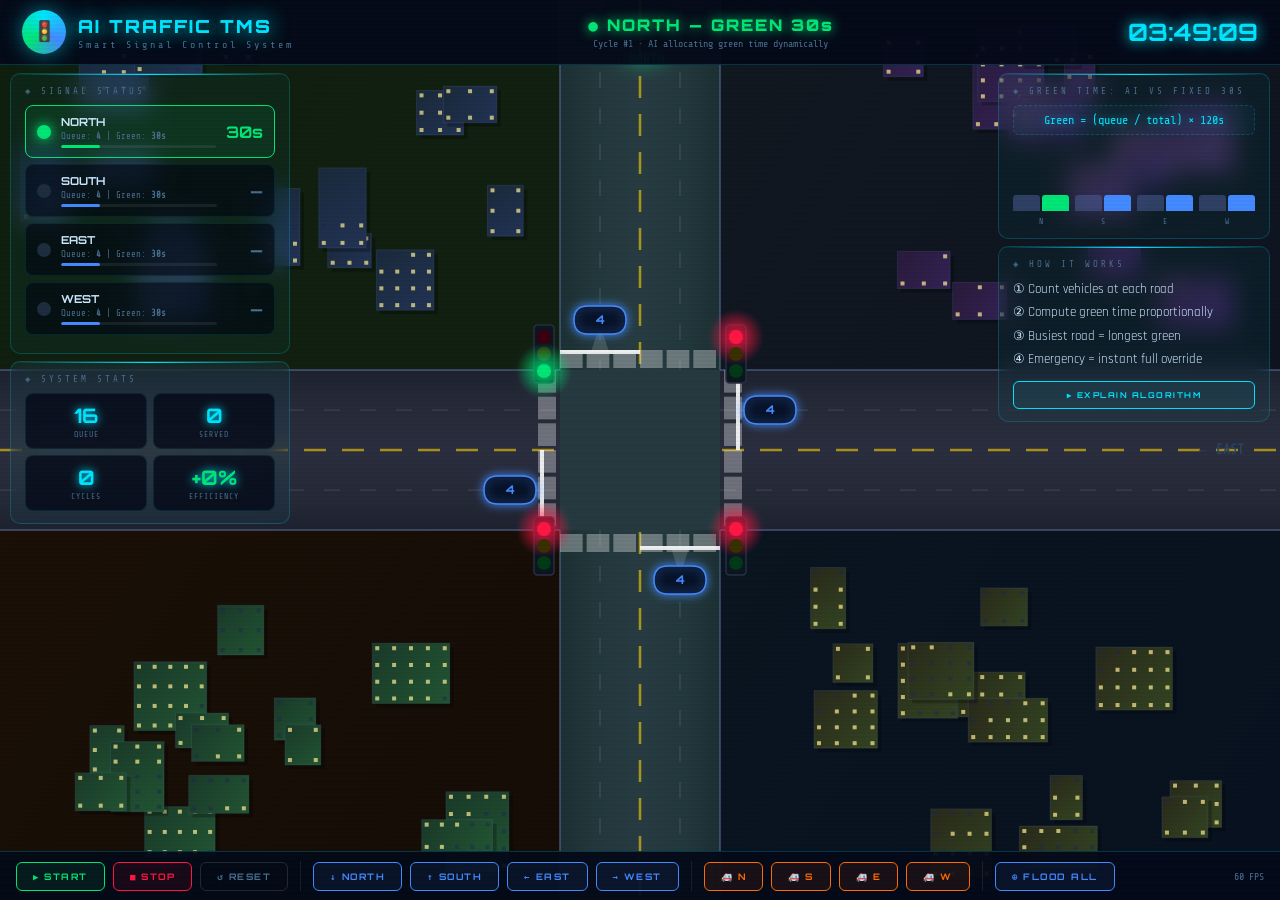
==== commit 0ffcda65: "Fix stuck emergency state: notify backend when ambulance clears intersection" ====
--- a/traffic_3d.html
+++ b/traffic_3d.html
@@ -1,1244 +1,1678 @@
 <!DOCTYPE html>
 <html lang="en">
+
 <head>
-<meta charset="UTF-8">
-<title>AI Smart Traffic Management System</title>
-<style>
-@import url('https://fonts.googleapis.com/css2?family=Orbitron:wght@400;700;900&family=Share+Tech+Mono&family=Rajdhani:wght@400;600;700&display=swap');
-*{box-sizing:border-box;margin:0;padding:0}
-:root{
-  --cyan:#00e5ff;--green:#00e676;--red:#ff1744;--yellow:#ffd600;
-  --blue:#448aff;--orange:#ff6d00;--panel:rgba(5,12,30,0.96);
-  --border:rgba(0,229,255,0.2);--txt:#cce8ff;--dim:#4a7090;
-  --road:#2a2e3a;--road-line:#3a3f50;--grass:#1a2e1a;--grass2:#162614;
-  --inter:#222636;--marking:rgba(255,255,255,0.85);
-}
-html,body{width:100%;height:100%;background:#0a0e18;overflow:hidden;
-  font-family:'Rajdhani',sans-serif;color:var(--txt)}
-canvas{display:block;position:absolute;top:0;left:0}
-
-/* ── HUD ── */
-#hud{position:absolute;top:0;left:0;width:100%;height:100%;
-  display:flex;flex-direction:column;pointer-events:none}
-
-/* TOP BAR */
-#topbar{
-  display:flex;align-items:center;justify-content:space-between;
-  padding:12px 24px;flex-shrink:0;pointer-events:auto;
-  background:rgba(5,8,16,0.6);
-  backdrop-filter:blur(24px);
-  border-bottom:1px solid rgba(0,229,255,0.15);
-  box-shadow:0 4px 20px rgba(0,0,0,0.5);
-}
-.logo{display:flex;align-items:center;gap:12px}
-.logo-ring{
-  width:44px;height:44px;border-radius:50%;
-  background:conic-gradient(var(--cyan),var(--blue),var(--green),var(--cyan));
-  display:flex;align-items:center;justify-content:center;font-size:20px;
-  animation:spin 10s linear infinite;
-  box-shadow:0 0 20px rgba(0,229,255,0.5)
-}
-@keyframes spin{to{transform:rotate(360deg)}}
-.logo-title{font-family:'Orbitron',monospace;font-size:18px;font-weight:900;
-  color:var(--cyan);text-shadow:0 0 20px var(--cyan);letter-spacing:2px}
-.logo-sub{font-family:'Share Tech Mono',monospace;font-size:10px;
-  color:var(--dim);letter-spacing:3px;margin-top:2px}
-
-#center-display{text-align:center}
-#sig-status{font-family:'Orbitron',monospace;font-size:16px;font-weight:900;
-  letter-spacing:2px;color:var(--cyan)}
-#sig-sub{font-family:'Share Tech Mono',monospace;font-size:10px;
-  color:var(--dim);margin-top:3px}
-
-#clock{font-family:'Orbitron',monospace;font-size:24px;font-weight:700;
-  color:var(--cyan);text-shadow:0 0 14px var(--cyan)}
-
-/* MID ROW */
-#midrow{flex:1;display:flex;min-height:0;pointer-events:none}
-
-/* LEFT PANEL */
-#lpanel{
-  width:280px;margin:8px 0 8px 10px;
-  display:flex;flex-direction:column;gap:7px;pointer-events:auto
-}
-.card{
-  background:linear-gradient(135deg, rgba(16, 22, 36, 0.45), rgba(8, 12, 22, 0.7));
-  border:1px solid rgba(0, 229, 255, 0.15);border-radius:16px;
-  padding:16px;backdrop-filter:blur(24px);position:relative;overflow:hidden;
-  box-shadow: 0 8px 32px rgba(0,0,0,0.5), inset 0 1px 1px rgba(255,255,255,0.1);
-  transition: transform 0.3s ease, box-shadow 0.3s ease;
-}
-.card:hover{
-  transform: translateY(-2px);
-  box-shadow: 0 12px 40px rgba(0,229,255,0.1), inset 0 1px 1px rgba(255,255,255,0.15);
-}
-.card::after{
-  content:'';position:absolute;top:0;left:0;right:0;height:1px;
-  background:linear-gradient(90deg,transparent,var(--cyan),transparent)
-}
-.card-title{
-  font-family:'Share Tech Mono',monospace;font-size:9px;
-  letter-spacing:3px;color:var(--dim);text-transform:uppercase;margin-bottom:9px
-}
-
-/* ROAD CARDS */
-.rcard{
-  display:grid;grid-template-columns:auto 1fr auto;
-  align-items:center;gap:10px;
-  padding:9px 11px;border-radius:8px;
-  border:1px solid rgba(0,229,255,0.1);
-  background:rgba(0,5,18,0.6);
-  margin-bottom:6px;transition:all 0.35s
-}
-.rcard.state-green{border-color:var(--green);background:rgba(0,230,118,0.08)}
-.rcard.state-yellow{border-color:var(--yellow);background:rgba(255,214,0,0.08)}
-.rcard.state-red{border-color:rgba(255,23,68,0.4)}
-.sig-dot{width:14px;height:14px;border-radius:50%;flex-shrink:0;transition:all 0.4s}
-.dot-green{background:var(--green);box-shadow:0 0 12px var(--green),0 0 25px rgba(0,230,118,0.5)}
-.dot-yellow{background:var(--yellow);box-shadow:0 0 12px var(--yellow),0 0 25px rgba(255,214,0,0.5)}
-.dot-red{background:var(--red);box-shadow:0 0 12px var(--red),0 0 25px rgba(255,23,68,0.5)}
-.dot-off{background:#1e2e3e}
-.rname{font-family:'Orbitron',monospace;font-size:11px;font-weight:700;color:var(--txt)}
-.rinfo{font-family:'Share Tech Mono',monospace;font-size:9px;color:var(--dim);margin-top:2px}
-.rtime{font-family:'Orbitron',monospace;font-size:16px;font-weight:700;
-  color:var(--cyan);min-width:36px;text-align:right}
-.prog-wrap{margin-top:4px}
-.prog-bg{height:3px;background:rgba(255,255,255,0.07);border-radius:2px;overflow:hidden}
-.prog-fill{height:100%;border-radius:2px;transition:width 0.6s ease,background 0.3s}
-
-/* RIGHT PANEL */
-#rpanel{
-  width:272px;margin:8px 10px 8px 0;
-  display:flex;flex-direction:column;gap:7px;pointer-events:auto;
-  margin-left:auto
-}
-.stat-grid{display:grid;grid-template-columns:1fr 1fr;gap:6px}
-.stat-box{
-  background:rgba(0,5,18,0.7);border:1px solid rgba(0,229,255,0.1);
-  border-radius:8px;padding:9px;text-align:center
-}
-.stat-val{font-family:'Orbitron',monospace;font-size:20px;font-weight:700;
-  color:var(--cyan);text-shadow:0 0 10px var(--cyan)}
-.stat-lbl{font-family:'Share Tech Mono',monospace;font-size:8px;
-  color:var(--dim);letter-spacing:1px;margin-top:2px}
-
-.formula-box{
-  font-family:'Share Tech Mono',monospace;font-size:12px;color:var(--cyan);
-  text-align:center;padding:7px;
-  background:rgba(0,229,255,0.04);
-  border:1px dashed rgba(0,229,255,0.2);border-radius:6px;margin-bottom:7px;
-  text-shadow:0 0 8px rgba(0,229,255,0.5)
-}
-.chart-wrap{display:flex;align-items:flex-end;gap:6px;height:72px;padding:3px 0}
-.cbar-group{flex:1;display:flex;gap:2px;align-items:flex-end}
-.cbar{flex:1;border-radius:3px 3px 0 0;transition:height 0.6s cubic-bezier(0.23,1,0.32,1);min-height:2px}
-.cbar-fixed{background:rgba(80,100,160,0.5)}
-.cbar-smart{background:var(--blue)}
-.cbar-smart.active{background:var(--green)}
-.chart-lbl{font-family:'Share Tech Mono',monospace;font-size:8px;
-  color:var(--dim);text-align:center;margin-top:3px}
-
-/* BOTTOM BAR */
-#botbar{
-  padding:12px 24px;flex-shrink:0;pointer-events:auto;
-  background:rgba(5,8,16,0.6);
-  backdrop-filter:blur(24px);
-  border-top:1px solid rgba(0,229,255,0.15);
-  display:flex;align-items:center;gap:12px;flex-wrap:wrap;
-  box-shadow:0 -4px 20px rgba(0,0,0,0.5);
-}
-.btn{
-  font-family:'Orbitron',monospace;font-size:9px;font-weight:700;
-  letter-spacing:1.5px;text-transform:uppercase;
-  padding:8px 16px;border-radius:6px;border:1px solid;
-  cursor:pointer;transition:all 0.2s;background:transparent
-}
-.btn:hover{transform:translateY(-2px);filter:brightness(1.4)}
-.btn:active{transform:translateY(0)}
-.btn-start{color:var(--green);border-color:var(--green);background:rgba(0,230,118,0.08)}
-.btn-stop{color:var(--red);border-color:var(--red);background:rgba(255,23,68,0.08)}
-.btn-spawn{color:var(--blue);border-color:var(--blue);background:rgba(68,138,255,0.08)}
-.btn-emg{color:var(--orange);border-color:var(--orange);background:rgba(255,109,0,0.08)}
-.btn-reset{color:var(--dim);border-color:rgba(255,255,255,0.12)}
-.btn-info{color:var(--cyan);border-color:var(--cyan);background:rgba(0,229,255,0.06)}
-.sep{width:1px;height:30px;background:rgba(255,255,255,0.08);margin:0 4px}
-#fps-disp{margin-left:auto;font-family:'Share Tech Mono',monospace;
-  font-size:10px;color:var(--dim)}
-
-/* EMG BANNER */
-#emg-banner{
-  display:none;position:absolute;top:80px;left:50%;transform:translateX(-50%);
-  font-family:'Orbitron',monospace;font-size:13px;font-weight:900;letter-spacing:3px;
-  padding:8px 28px;border-radius:6px;
-  background:rgba(255,23,68,0.15);border:1px solid var(--red);
-  color:var(--red);text-shadow:0 0 12px var(--red);
-  animation:emgFlash 0.5s ease-in-out infinite alternate;z-index:50;pointer-events:none
-}
-@keyframes emgFlash{
-  from{box-shadow:0 0 10px rgba(255,23,68,0.4)}
-  to{box-shadow:0 0 35px rgba(255,23,68,0.9),0 0 70px rgba(255,23,68,0.3)}
-}
-
-/* ALGO POPUP */
-#algo-overlay{
-  display:none;position:absolute;inset:0;background:rgba(0,0,0,0.75);
-  z-index:100;pointer-events:auto;
-  display:none;align-items:center;justify-content:center
-}
-#algo-box{
-  width:640px;background:linear-gradient(135deg, rgba(16, 22, 36, 0.85), rgba(8, 12, 22, 0.95));
-  border:1px solid var(--cyan);border-radius:20px;
-  padding:32px;box-shadow:0 0 60px rgba(0,229,255,0.3), inset 0 1px 2px rgba(255,255,255,0.1);
-  backdrop-filter:blur(32px);
-}
-.algo-title{font-family:'Orbitron',monospace;font-size:15px;font-weight:900;
-  color:var(--cyan);margin-bottom:16px;text-shadow:0 0 12px var(--cyan);letter-spacing:2px}
-.algo-step{margin-bottom:12px}
-.algo-num{font-family:'Share Tech Mono',monospace;font-size:9px;
-  color:var(--blue);letter-spacing:2px;margin-bottom:3px}
-.algo-text{font-size:13px;line-height:1.6;color:var(--txt)}
-.algo-text code{font-family:'Share Tech Mono',monospace;font-size:12px;
-  color:var(--yellow);background:rgba(255,214,0,0.06);padding:1px 5px;border-radius:3px}
-.algo-hi{color:var(--green);font-weight:700}
-.algo-close{margin-top:16px;text-align:center;cursor:pointer;
-  font-family:'Share Tech Mono',monospace;font-size:10px;
-  color:var(--dim);letter-spacing:2px}
-.algo-close:hover{color:var(--cyan)}
-
-/* scanlines */
-#scan{position:absolute;inset:0;
-  background:repeating-linear-gradient(0deg,transparent,transparent 2px,rgba(0,0,0,0.025) 2px,rgba(0,0,0,0.025) 4px);
-  pointer-events:none;z-index:10}
-</style>
+  <meta charset="UTF-8">
+  <title>AI Smart Traffic Management System</title>
+  <style>
+    @import url('https://fonts.googleapis.com/css2?family=Orbitron:wght@400;700;900&family=Share+Tech+Mono&family=Rajdhani:wght@400;600;700&display=swap');
+
+    * {
+      box-sizing: border-box;
+      margin: 0;
+      padding: 0
+    }
+
+    :root {
+      --cyan: #00e5ff;
+      --green: #00e676;
+      --red: #ff1744;
+      --yellow: #ffd600;
+      --blue: #448aff;
+      --orange: #ff6d00;
+      --panel: rgba(5, 12, 30, 0.96);
+      --border: rgba(0, 229, 255, 0.2);
+      --txt: #cce8ff;
+      --dim: #4a7090;
+      --road: #2a2e3a;
+      --road-line: #3a3f50;
+      --grass: #1a2e1a;
+      --grass2: #162614;
+      --inter: #222636;
+      --marking: rgba(255, 255, 255, 0.85);
+    }
+
+    html,
+    body {
+      width: 100%;
+      height: 100%;
+      background: #0a0e18;
+      overflow: hidden;
+      font-family: 'Rajdhani', sans-serif;
+      color: var(--txt)
+    }
+
+    canvas {
+      display: block;
+      position: absolute;
+      top: 0;
+      left: 0
+    }
+
+    /* ── HUD ── */
+    #hud {
+      position: absolute;
+      top: 0;
+      left: 0;
+      width: 100%;
+      height: 100%;
+      display: flex;
+      flex-direction: column;
+      pointer-events: none
+    }
+
+    /* TOP BAR */
+    #topbar {
+      display: flex;
+      align-items: center;
+      justify-content: space-between;
+      padding: 10px 22px;
+      flex-shrink: 0;
+      pointer-events: auto;
+      background: rgba(5, 10, 25, 0.95);
+      border-bottom: 1px solid var(--border);
+    }
+
+    .logo {
+      display: flex;
+      align-items: center;
+      gap: 12px
+    }
+
+    .logo-ring {
+      width: 44px;
+      height: 44px;
+      border-radius: 50%;
+      background: conic-gradient(var(--cyan), var(--blue), var(--green), var(--cyan));
+      display: flex;
+      align-items: center;
+      justify-content: center;
+      font-size: 20px;
+      animation: spin 10s linear infinite;
+      box-shadow: 0 0 20px rgba(0, 229, 255, 0.5)
+    }
+
+    @keyframes spin {
+      to {
+        transform: rotate(360deg)
+      }
+    }
+
+    .logo-title {
+      font-family: 'Orbitron', monospace;
+      font-size: 18px;
+      font-weight: 900;
+      color: var(--cyan);
+      text-shadow: 0 0 20px var(--cyan);
+      letter-spacing: 2px
+    }
+
+    .logo-sub {
+      font-family: 'Share Tech Mono', monospace;
+      font-size: 10px;
+      color: var(--dim);
+      letter-spacing: 3px;
+      margin-top: 2px
+    }
+
+    #center-display {
+      text-align: center
+    }
+
+    #sig-status {
+      font-family: 'Orbitron', monospace;
+      font-size: 16px;
+      font-weight: 900;
+      letter-spacing: 2px;
+      color: var(--cyan)
+    }
+
+    #sig-sub {
+      font-family: 'Share Tech Mono', monospace;
+      font-size: 10px;
+      color: var(--dim);
+      margin-top: 3px
+    }
+
+    #clock {
+      font-family: 'Orbitron', monospace;
+      font-size: 24px;
+      font-weight: 700;
+      color: var(--cyan);
+      text-shadow: 0 0 14px var(--cyan)
+    }
+
+    /* MID ROW */
+    #midrow {
+      flex: 1;
+      display: flex;
+      min-height: 0;
+      pointer-events: none
+    }
+
+    /* LEFT PANEL */
+    #lpanel {
+      width: 280px;
+      margin: 8px 0 8px 10px;
+      display: flex;
+      flex-direction: column;
+      gap: 7px;
+      pointer-events: auto
+    }
+
+    .card {
+      background: rgba(0, 229, 255, 0.04);
+      border: 1px solid var(--border);
+      border-radius: 10px;
+      padding: 12px 14px;
+      backdrop-filter: blur(12px);
+      position: relative;
+      overflow: hidden
+    }
+
+    .card::after {
+      content: '';
+      position: absolute;
+      top: 0;
+      left: 0;
+      right: 0;
+      height: 1px;
+      background: linear-gradient(90deg, transparent, var(--cyan), transparent)
+    }
+
+    .card-title {
+      font-family: 'Share Tech Mono', monospace;
+      font-size: 9px;
+      letter-spacing: 3px;
+      color: var(--dim);
+      text-transform: uppercase;
+      margin-bottom: 9px
+    }
+
+    /* ROAD CARDS */
+    .rcard {
+      display: grid;
+      grid-template-columns: auto 1fr auto;
+      align-items: center;
+      gap: 10px;
+      padding: 9px 11px;
+      border-radius: 8px;
+      border: 1px solid rgba(0, 229, 255, 0.1);
+      background: rgba(0, 5, 18, 0.6);
+      margin-bottom: 6px;
+      transition: all 0.35s
+    }
+
+    .rcard.state-green {
+      border-color: var(--green);
+      background: rgba(0, 230, 118, 0.08)
+    }
+
+    .rcard.state-yellow {
+      border-color: var(--yellow);
+      background: rgba(255, 214, 0, 0.08)
+    }
+
+    .rcard.state-red {
+      border-color: rgba(255, 23, 68, 0.4)
+    }
+
+    .sig-dot {
+      width: 14px;
+      height: 14px;
+      border-radius: 50%;
+      flex-shrink: 0;
+      transition: all 0.4s
+    }
+
+    .dot-green {
+      background: var(--green);
+      box-shadow: 0 0 12px var(--green), 0 0 25px rgba(0, 230, 118, 0.5)
+    }
+
+    .dot-yellow {
+      background: var(--yellow);
+      box-shadow: 0 0 12px var(--yellow), 0 0 25px rgba(255, 214, 0, 0.5)
+    }
+
+    .dot-red {
+      background: var(--red);
+      box-shadow: 0 0 12px var(--red), 0 0 25px rgba(255, 23, 68, 0.5)
+    }
+
+    .dot-off {
+      background: #1e2e3e
+    }
+
+    .rname {
+      font-family: 'Orbitron', monospace;
+      font-size: 11px;
+      font-weight: 700;
+      color: var(--txt)
+    }
+
+    .rinfo {
+      font-family: 'Share Tech Mono', monospace;
+      font-size: 9px;
+      color: var(--dim);
+      margin-top: 2px
+    }
+
+    .rtime {
+      font-family: 'Orbitron', monospace;
+      font-size: 16px;
+      font-weight: 700;
+      color: var(--cyan);
+      min-width: 36px;
+      text-align: right
+    }
+
+    .prog-wrap {
+      margin-top: 4px
+    }
+
+    .prog-bg {
+      height: 3px;
+      background: rgba(255, 255, 255, 0.07);
+      border-radius: 2px;
+      overflow: hidden
+    }
+
+    .prog-fill {
+      height: 100%;
+      border-radius: 2px;
+      transition: width 0.6s ease, background 0.3s
+    }
+
+    /* RIGHT PANEL */
+    #rpanel {
+      width: 272px;
+      margin: 8px 10px 8px 0;
+      display: flex;
+      flex-direction: column;
+      gap: 7px;
+      pointer-events: auto;
+      margin-left: auto
+    }
+
+    .stat-grid {
+      display: grid;
+      grid-template-columns: 1fr 1fr;
+      gap: 6px
+    }
+
+    .stat-box {
+      background: rgba(0, 5, 18, 0.7);
+      border: 1px solid rgba(0, 229, 255, 0.1);
+      border-radius: 8px;
+      padding: 9px;
+      text-align: center
+    }
+
+    .stat-val {
+      font-family: 'Orbitron', monospace;
+      font-size: 20px;
+      font-weight: 700;
+      color: var(--cyan);
+      text-shadow: 0 0 10px var(--cyan)
+    }
+
+    .stat-lbl {
+      font-family: 'Share Tech Mono', monospace;
+      font-size: 8px;
+      color: var(--dim);
+      letter-spacing: 1px;
+      margin-top: 2px
+    }
+
+    .formula-box {
+      font-family: 'Share Tech Mono', monospace;
+      font-size: 12px;
+      color: var(--cyan);
+      text-align: center;
+      padding: 7px;
+      background: rgba(0, 229, 255, 0.04);
+      border: 1px dashed rgba(0, 229, 255, 0.2);
+      border-radius: 6px;
+      margin-bottom: 7px;
+      text-shadow: 0 0 8px rgba(0, 229, 255, 0.5)
+    }
+
+    .chart-wrap {
+      display: flex;
+      align-items: flex-end;
+      gap: 6px;
+      height: 72px;
+      padding: 3px 0
+    }
+
+    .cbar-group {
+      flex: 1;
+      display: flex;
+      gap: 2px;
+      align-items: flex-end
+    }
+
+    .cbar {
+      flex: 1;
+      border-radius: 3px 3px 0 0;
+      transition: height 0.6s cubic-bezier(0.23, 1, 0.32, 1);
+      min-height: 2px
+    }
+
+    .cbar-fixed {
+      background: rgba(80, 100, 160, 0.5)
+    }
+
+    .cbar-smart {
+      background: var(--blue)
+    }
+
+    .cbar-smart.active {
+      background: var(--green)
+    }
+
+    .chart-lbl {
+      font-family: 'Share Tech Mono', monospace;
+      font-size: 8px;
+      color: var(--dim);
+      text-align: center;
+      margin-top: 3px
+    }
+
+    /* BOTTOM BAR */
+    #botbar {
+      padding: 9px 16px;
+      flex-shrink: 0;
+      pointer-events: auto;
+      background: rgba(5, 10, 25, 0.95);
+      border-top: 1px solid var(--border);
+      display: flex;
+      align-items: center;
+      gap: 8px;
+      flex-wrap: wrap
+    }
+
+    .btn {
+      font-family: 'Orbitron', monospace;
+      font-size: 9px;
+      font-weight: 700;
+      letter-spacing: 1.5px;
+      text-transform: uppercase;
+      padding: 8px 16px;
+      border-radius: 6px;
+      border: 1px solid;
+      cursor: pointer;
+      transition: all 0.2s;
+      background: transparent
+    }
+
+    .btn:hover {
+      transform: translateY(-2px);
+      filter: brightness(1.4)
+    }
+
+    .btn:active {
+      transform: translateY(0)
+    }
+
+    .btn-start {
+      color: var(--green);
+      border-color: var(--green);
+      background: rgba(0, 230, 118, 0.08)
+    }
+
+    .btn-stop {
+      color: var(--red);
+      border-color: var(--red);
+      background: rgba(255, 23, 68, 0.08)
+    }
+
+    .btn-spawn {
+      color: var(--blue);
+      border-color: var(--blue);
+      background: rgba(68, 138, 255, 0.08)
+    }
+
+    .btn-emg {
+      color: var(--orange);
+      border-color: var(--orange);
+      background: rgba(255, 109, 0, 0.08)
+    }
+
+    .btn-reset {
+      color: var(--dim);
+      border-color: rgba(255, 255, 255, 0.12)
+    }
+
+    .btn-info {
+      color: var(--cyan);
+      border-color: var(--cyan);
+      background: rgba(0, 229, 255, 0.06)
+    }
+
+    .sep {
+      width: 1px;
+      height: 30px;
+      background: rgba(255, 255, 255, 0.08);
+      margin: 0 4px
+    }
+
+    #fps-disp {
+      margin-left: auto;
+      font-family: 'Share Tech Mono', monospace;
+      font-size: 10px;
+      color: var(--dim)
+    }
+
+    /* EMG BANNER */
+    #emg-banner {
+      display: none;
+      position: absolute;
+      top: 80px;
+      left: 50%;
+      transform: translateX(-50%);
+      font-family: 'Orbitron', monospace;
+      font-size: 13px;
+      font-weight: 900;
+      letter-spacing: 3px;
+      padding: 8px 28px;
+      border-radius: 6px;
+      background: rgba(255, 23, 68, 0.15);
+      border: 1px solid var(--red);
+      color: var(--red);
+      text-shadow: 0 0 12px var(--red);
+      animation: emgFlash 0.5s ease-in-out infinite alternate;
+      z-index: 50;
+      pointer-events: none
+    }
+
+    @keyframes emgFlash {
+      from {
+        box-shadow: 0 0 10px rgba(255, 23, 68, 0.4)
+      }
+
+      to {
+        box-shadow: 0 0 35px rgba(255, 23, 68, 0.9), 0 0 70px rgba(255, 23, 68, 0.3)
+      }
+    }
+
+    /* ALGO POPUP */
+    #algo-overlay {
+      display: none;
+      position: absolute;
+      inset: 0;
+      background: rgba(0, 0, 0, 0.75);
+      z-index: 100;
+      pointer-events: auto;
+      display: none;
+      align-items: center;
+      justify-content: center
+    }
+
+    #algo-box {
+      width: 640px;
+      background: rgba(4, 10, 28, 0.98);
+      border: 1px solid var(--cyan);
+      border-radius: 14px;
+      padding: 28px 32px;
+      box-shadow: 0 0 60px rgba(0, 229, 255, 0.2)
+    }
+
+    .algo-title {
+      font-family: 'Orbitron', monospace;
+      font-size: 15px;
+      font-weight: 900;
+      color: var(--cyan);
+      margin-bottom: 16px;
+      text-shadow: 0 0 12px var(--cyan);
+      letter-spacing: 2px
+    }
+
+    .algo-step {
+      margin-bottom: 12px
+    }
+
+    .algo-num {
+      font-family: 'Share Tech Mono', monospace;
+      font-size: 9px;
+      color: var(--blue);
+      letter-spacing: 2px;
+      margin-bottom: 3px
+    }
+
+    .algo-text {
+      font-size: 13px;
+      line-height: 1.6;
+      color: var(--txt)
+    }
+
+    .algo-text code {
+      font-family: 'Share Tech Mono', monospace;
+      font-size: 12px;
+      color: var(--yellow);
+      background: rgba(255, 214, 0, 0.06);
+      padding: 1px 5px;
+      border-radius: 3px
+    }
+
+    .algo-hi {
+      color: var(--green);
+      font-weight: 700
+    }
+
+    .algo-close {
+      margin-top: 16px;
+      text-align: center;
+      cursor: pointer;
+      font-family: 'Share Tech Mono', monospace;
+      font-size: 10px;
+      color: var(--dim);
+      letter-spacing: 2px
+    }
+
+    .algo-close:hover {
+      color: var(--cyan)
+    }
+
+    /* scanlines */
+    #scan {
+      position: absolute;
+      inset: 0;
+      background: repeating-linear-gradient(0deg, transparent, transparent 2px, rgba(0, 0, 0, 0.025) 2px, rgba(0, 0, 0, 0.025) 4px);
+      pointer-events: none;
+      z-index: 10
+    }
+  </style>
 </head>
+
 <body>
-<canvas id="c"></canvas>
-<div id="scan"></div>
-<div id="emg-banner">🚨 EMERGENCY OVERRIDE ACTIVE 🚨</div>
-
-<div id="hud">
-  <!-- TOP -->
-  <div id="topbar">
-    <div class="logo">
-      <div class="logo-ring">🚦</div>
-      <div>
-        <div class="logo-title">AI TRAFFIC TMS</div>
-        <div class="logo-sub">Smart Signal Control System</div>
+  <canvas id="c"></canvas>
+  <div id="scan"></div>
+  <div id="emg-banner">🚨 EMERGENCY OVERRIDE ACTIVE 🚨</div>
+
+  <div id="hud">
+    <!-- TOP -->
+    <div id="topbar">
+      <div class="logo">
+        <div class="logo-ring">🚦</div>
+        <div>
+          <div class="logo-title">AI TRAFFIC TMS</div>
+          <div class="logo-sub">Smart Signal Control System</div>
+        </div>
       </div>
+      <div id="center-display">
+        <div id="sig-status">● SYSTEM READY</div>
+        <div id="sig-sub">Press START to activate AI control</div>
+      </div>
+      <div id="clock">00:00:00</div>
     </div>
-    <div id="center-display">
-      <div id="sig-status">● SYSTEM READY</div>
-      <div id="sig-sub">Press START to activate AI control</div>
-    </div>
-    <div id="clock">00:00:00</div>
-  </div>
-
-  <!-- MID -->
-  <div id="midrow">
-    <!-- LEFT -->
-    <div id="lpanel">
-      <div class="card">
-        <div class="card-title">◈ Signal Status</div>
-        <div id="road-cards"></div>
+
+    <!-- MID -->
+    <div id="midrow">
+      <!-- LEFT -->
+      <div id="lpanel">
+        <div class="card">
+          <div class="card-title">◈ Signal Status</div>
+          <div id="road-cards"></div>
+        </div>
+        <div class="card">
+          <div class="card-title">◈ System Stats</div>
+          <div class="stat-grid">
+            <div class="stat-box">
+              <div class="stat-val" id="st-q">0</div>
+              <div class="stat-lbl">QUEUE</div>
+            </div>
+            <div class="stat-box">
+              <div class="stat-val" id="st-s">0</div>
+              <div class="stat-lbl">SERVED</div>
+            </div>
+            <div class="stat-box">
+              <div class="stat-val" id="st-c">0</div>
+              <div class="stat-lbl">CYCLES</div>
+            </div>
+            <div class="stat-box">
+              <div class="stat-val" id="st-e" style="color:var(--green)">—</div>
+              <div class="stat-lbl">EFFICIENCY</div>
+            </div>
+          </div>
+        </div>
       </div>
-      <div class="card">
-        <div class="card-title">◈ System Stats</div>
-        <div class="stat-grid">
-          <div class="stat-box"><div class="stat-val" id="st-q">0</div><div class="stat-lbl">QUEUE</div></div>
-          <div class="stat-box"><div class="stat-val" id="st-s">0</div><div class="stat-lbl">SERVED</div></div>
-          <div class="stat-box"><div class="stat-val" id="st-c">0</div><div class="stat-lbl">CYCLES</div></div>
-          <div class="stat-box"><div class="stat-val" id="st-e" style="color:var(--green)">—</div><div class="stat-lbl">EFFICIENCY</div></div>
+
+      <!-- RIGHT -->
+      <div id="rpanel">
+        <div class="card">
+          <div class="card-title">◈ Green Time: AI vs Fixed 30s</div>
+          <div class="formula-box">Green = (queue / total) × 120s</div>
+          <div class="chart-wrap" id="chart-bars"></div>
+          <div style="display:flex;gap:6px" id="chart-lbls"></div>
+        </div>
+        <div class="card">
+          <div class="card-title">◈ How It Works</div>
+          <div style="font-size:13px;line-height:1.8;color:var(--txt)">
+            ① Count vehicles at each road<br>
+            ② Compute green time proportionally<br>
+            ③ Busiest road = longest green<br>
+            ④ Emergency = instant full override
+          </div>
+          <button class="btn btn-info" style="width:100%;margin-top:9px;pointer-events:auto;font-size:8px"
+            onclick="showAlgo()">▶ EXPLAIN ALGORITHM</button>
         </div>
       </div>
     </div>
 
-    <!-- RIGHT -->
-    <div id="rpanel">
-      <div class="card">
-        <div class="card-title">◈ Green Time: AI vs Fixed 30s</div>
-        <div class="formula-box">Green = (queue / total) × 120s</div>
-        <div class="chart-wrap" id="chart-bars"></div>
-        <div style="display:flex;gap:6px" id="chart-lbls"></div>
-      </div>
-      <div class="card">
-        <div class="card-title">◈ How It Works</div>
-        <div style="font-size:13px;line-height:1.8;color:var(--txt)">
-          ① Count vehicles at each road<br>
-          ② Compute green time proportionally<br>
-          ③ Busiest road = longest green<br>
-          ④ Emergency = instant full override
-        </div>
-        <button class="btn btn-info" style="width:100%;margin-top:9px;pointer-events:auto;font-size:8px" onclick="showAlgo()">▶ EXPLAIN ALGORITHM</button>
-      </div>
+    <!-- BOT -->
+    <div id="botbar">
+      <button class="btn btn-start" onclick="startSim()">▶ START</button>
+      <button class="btn btn-stop" onclick="stopSim()">■ STOP</button>
+      <button class="btn btn-reset" onclick="resetSim()">↺ RESET</button>
+      <div class="sep"></div>
+      <button class="btn btn-spawn" onclick="spawnV('North')">↓ NORTH</button>
+      <button class="btn btn-spawn" onclick="spawnV('South')">↑ SOUTH</button>
+      <button class="btn btn-spawn" onclick="spawnV('East')">← EAST</button>
+      <button class="btn btn-spawn" onclick="spawnV('West')">→ WEST</button>
+      <div class="sep"></div>
+      <button class="btn btn-emg" onclick="spawnE('North')">🚑 N</button>
+      <button class="btn btn-emg" onclick="spawnE('South')">🚑 S</button>
+      <button class="btn btn-emg" onclick="spawnE('East')">🚑 E</button>
+      <button class="btn btn-emg" onclick="spawnE('West')">🚑 W</button>
+      <div class="sep"></div>
+      <button class="btn btn-spawn" onclick="floodAll()">⊕ FLOOD ALL</button>
+      <div id="fps-disp">60 FPS</div>
     </div>
   </div>
 
-  <!-- BOT -->
-  <div id="botbar">
-    <button class="btn btn-start" onclick="startSim()">▶ START</button>
-    <button class="btn btn-stop"  onclick="stopSim()">■ STOP</button>
-    <button class="btn btn-reset" onclick="resetSim()">↺ RESET</button>
-    <div class="sep"></div>
-    <button class="btn btn-spawn" onclick="spawnV('North')">↓ NORTH</button>
-    <button class="btn btn-spawn" onclick="spawnV('South')">↑ SOUTH</button>
-    <button class="btn btn-spawn" onclick="spawnV('East')">← EAST</button>
-    <button class="btn btn-spawn" onclick="spawnV('West')">→ WEST</button>
-    <div class="sep"></div>
-    <button class="btn btn-emg" onclick="spawnE('North')">🚑 N</button>
-    <button class="btn btn-emg" onclick="spawnE('South')">🚑 S</button>
-    <button class="btn btn-emg" onclick="spawnE('East')">🚑 E</button>
-    <button class="btn btn-emg" onclick="spawnE('West')">🚑 W</button>
-    <div class="sep"></div>
-    <button class="btn btn-spawn" onclick="floodAll()">⊕ FLOOD ALL</button>
-    <div id="fps-disp">60 FPS</div>
+  <!-- ALGO -->
+  <div id="algo-overlay">
+    <div id="algo-box">
+      <div class="algo-title">🧠 AI ALGORITHM — HOW IT WORKS</div>
+      <div class="algo-step">
+        <div class="algo-num">STEP 01 — COUNT VEHICLES</div>
+        <div class="algo-text">Sensors count vehicles waiting at each road every second.<br>
+          Example: <span class="algo-hi">North=40, South=10, East=70, West=30 → Total=150</span></div>
+      </div>
+      <div class="algo-step">
+        <div class="algo-num">STEP 02 — FORMULA</div>
+        <div class="algo-text"><code>Green Time = (vehicles / total) × 120 seconds</code></div>
+      </div>
+      <div class="algo-step">
+        <div class="algo-num">STEP 03 — ALLOCATION</div>
+        <div class="algo-text">
+          <span class="algo-hi">North → 40/150 × 120 = 32s &nbsp;|&nbsp; South → 10/150 × 120 = 8s</span><br>
+          <span class="algo-hi">East → 70/150 × 120 = 56s &nbsp;|&nbsp; West → 30/150 × 120 = 24s</span>
+        </div>
+      </div>
+      <div class="algo-step">
+        <div class="algo-num">STEP 04 — EMERGENCY OVERRIDE</div>
+        <div class="algo-text">Ambulance detected → all roads RED → <span class="algo-hi">immediate GREEN</span> for
+          that road.</div>
+      </div>
+      <div class="algo-step">
+        <div class="algo-num">SIGNAL SEQUENCE (always)</div>
+        <div class="algo-text"><span class="algo-hi">GREEN → YELLOW (3s) → RED (1s gap) → next road</span><br>
+          Only ONE road is green at any time. Vehicles stop strictly at stop lines.</div>
+      </div>
+      <div class="algo-close" onclick="hideAlgo()">[ CLICK TO CLOSE ]</div>
+    </div>
   </div>
-</div>
-
-<!-- ALGO -->
-<div id="algo-overlay">
-  <div id="algo-box">
-    <div class="algo-title">🧠 AI ALGORITHM — HOW IT WORKS</div>
-    <div class="algo-step">
-      <div class="algo-num">STEP 01 — COUNT VEHICLES</div>
-      <div class="algo-text">Sensors count vehicles waiting at each road every second.<br>
-        Example: <span class="algo-hi">North=40, South=10, East=70, West=30 → Total=150</span></div>
-    </div>
-    <div class="algo-step">
-      <div class="algo-num">STEP 02 — FORMULA</div>
-      <div class="algo-text"><code>Green Time = (vehicles / total) × 120 seconds</code></div>
-    </div>
-    <div class="algo-step">
-      <div class="algo-num">STEP 03 — ALLOCATION</div>
-      <div class="algo-text">
-        <span class="algo-hi">North → 40/150 × 120 = 32s &nbsp;|&nbsp; South → 10/150 × 120 = 8s</span><br>
-        <span class="algo-hi">East → 70/150 × 120 = 56s &nbsp;|&nbsp; West → 30/150 × 120 = 24s</span>
-      </div>
-    </div>
-    <div class="algo-step">
-      <div class="algo-num">STEP 04 — EMERGENCY OVERRIDE</div>
-      <div class="algo-text">Ambulance detected → all roads RED → <span class="algo-hi">immediate GREEN</span> for that road.</div>
-    </div>
-    <div class="algo-step">
-      <div class="algo-num">SIGNAL SEQUENCE (always)</div>
-      <div class="algo-text"><span class="algo-hi">GREEN → YELLOW (3s) → RED (1s gap) → next road</span><br>
-        Only ONE road is green at any time. Vehicles stop strictly at stop lines.</div>
-    </div>
-    <div class="algo-close" onclick="hideAlgo()">[ CLICK TO CLOSE ]</div>
-  </div>
-</div>
-
-<script>
-// ════════════════════════════════════════════════════════════════════
-// CANVAS
-// ════════════════════════════════════════════════════════════════════
-const canvas = document.getElementById('c');
-const ctx    = canvas.getContext('2d');
-let W, H, CX, CY;
-
-function resize() {
-  W = canvas.width  = window.innerWidth;
-  H = canvas.height = window.innerHeight;
-  CX = W / 2;
-  CY = H / 2;
-}
-resize();
-window.addEventListener('resize', resize);
-const API_BASE = 'http://127.0.0.1:5000';
-
-// ════════════════════════════════════════════════════════════════════
-// LAYOUT — top-down perspective, big clean roads
-// ════════════════════════════════════════════════════════════════════
-// Road width in pixels — wide enough to see 2 lanes clearly
-const ROAD_W  = 160;   // total road width
-const LANE_W  = ROAD_W / 2; // each lane
-
-// How far road extends from center to screen edge
-const ROAD_LEN = () => Math.max(W, H) * 0.7;
-
-// Intersection box
-const IW = ROAD_W;  // same as road width
-
-// Stop line distance from intersection edge
-const STOP_OFFSET = 18;  // pixels from intersection
-
-// ── World→Screen: center-based ──
-// CX, CY is intersection center
-
-// ════════════════════════════════════════════════════════════════════
-// AI SIGNAL CONTROLLER
-// ════════════════════════════════════════════════════════════════════
-const ROADS  = ['North','South','East','West'];
-const CYCLE_T = 120;
-
-const ai = {
-  waiting:  { North:0, South:0, East:0, West:0 },
-  gt:       { North:30, South:30, East:30, West:30 },
-  emg:      { North:false, South:false, East:false, West:false },
-  active:   'North',
-  state:    'RED',
-  timeLeft: 0,
-  cycle:    0,
-  served:   0,
-  running:  false,
-};
-
-function calcGreen() {
-  const emgR = ROADS.find(r => ai.emg[r]);
-  if (emgR) { ROADS.forEach(r => ai.gt[r] = r === emgR ? CYCLE_T : 0); return; }
-  const tot = ROADS.reduce((s, r) => s + ai.waiting[r], 0);
-  if (tot === 0) { ROADS.forEach(r => ai.gt[r] = 30); return; }
-  ROADS.forEach(r => {
-    ai.gt[r] = ai.waiting[r] > 0 ? Math.max(5, Math.round((ai.waiting[r] / tot) * CYCLE_T)) : 0;
-  });
-}
-
-function sleep(ms) { return new Promise(r => setTimeout(r, ms)); }
-
-async function serveRoad(road) {
-  const gt = ai.gt[road];
-  if (gt <= 0) return;
-  ai.active = road; ai.state = 'GREEN'; ai.timeLeft = gt;
-  for (let t = gt; t > 0 && ai.running; t--) {
-    const emgR = ROADS.find(r => ai.emg[r]);
-    if (emgR && emgR !== road) break;
-    ai.timeLeft = t;
-    await sleep(1000);
-  }
-  if (!ai.running) return;
-  ai.state = 'YELLOW';
-  for (let t = 3; t > 0 && ai.running; t--) { ai.timeLeft = t; await sleep(1000); }
-  if (!ai.running) return;
-  ai.state = 'RED'; ai.timeLeft = 0;
-  await sleep(1000);
-}
-
-async function sigLoop() {
-  while (ai.running) {
-    calcGreen();
-    for (let ri = 0; ri < ROADS.length; ri++) {
+
+  <script>
+    // ════════════════════════════════════════════════════════════════════
+    // CANVAS
+    // ════════════════════════════════════════════════════════════════════
+    const canvas = document.getElementById('c');
+    const ctx = canvas.getContext('2d');
+    let W, H, CX, CY;
+
+    function resize() {
+      W = canvas.width = window.innerWidth;
+      H = canvas.height = window.innerHeight;
+      CX = W / 2;
+      CY = H / 2;
+    }
+    resize();
+    window.addEventListener('resize', resize);
+
+    // ════════════════════════════════════════════════════════════════════
+    // LAYOUT — top-down perspective, big clean roads
+    // ════════════════════════════════════════════════════════════════════
+    // Road width in pixels — wide enough to see 2 lanes clearly
+    const ROAD_W = 160;   // total road width
+    const LANE_W = ROAD_W / 2; // each lane
+
+    // How far road extends from center to screen edge
+    const ROAD_LEN = () => Math.max(W, H) * 0.7;
+
+    // Intersection box
+    const IW = ROAD_W;  // same as road width
+
+    // Stop line distance from intersection edge
+    const STOP_OFFSET = 18;  // pixels from intersection
+
+    // ── World→Screen: center-based ──
+    // CX, CY is intersection center
+
+    // ════════════════════════════════════════════════════════════════════
+    // AI SIGNAL CONTROLLER
+    // ════════════════════════════════════════════════════════════════════
+    const ROADS = ['North', 'South', 'East', 'West'];
+    const CYCLE_T = 120;
+
+    const ai = {
+      waiting: { North: 0, South: 0, East: 0, West: 0 },
+      gt: { North: 30, South: 30, East: 30, West: 30 },
+      emg: { North: false, South: false, East: false, West: false },
+      active: 'North',
+      state: 'RED',
+      timeLeft: 0,
+      cycle: 0,
+      served: 0,
+      running: false,
+    };
+
+    function calcGreen() {
+      const emgR = ROADS.find(r => ai.emg[r]);
+      if (emgR) { ROADS.forEach(r => ai.gt[r] = r === emgR ? CYCLE_T : 0); return; }
+      const tot = ROADS.reduce((s, r) => s + ai.waiting[r], 0);
+      if (tot === 0) { ROADS.forEach(r => ai.gt[r] = 30); return; }
+      ROADS.forEach(r => {
+        ai.gt[r] = ai.waiting[r] > 0 ? Math.max(5, Math.round((ai.waiting[r] / tot) * CYCLE_T)) : 0;
+      });
+    }
+
+    function sleep(ms) { return new Promise(r => setTimeout(r, ms)); }
+
+    async function serveRoad(road) {
+      const gt = ai.gt[road];
+      if (gt <= 0) return;
+      ai.active = road; ai.state = 'GREEN'; ai.timeLeft = gt;
+      for (let t = gt; t > 0 && ai.running; t--) {
+        const emgR = ROADS.find(r => ai.emg[r]);
+        if (emgR && emgR !== road) break;
+        ai.timeLeft = t;
+        await sleep(1000);
+      }
       if (!ai.running) return;
-      const emgR = ROADS.find(r => ai.emg[r]);
-      if (emgR) {
-        if (ri === 0) await serveRoad(emgR);
-        continue;
+      ai.state = 'YELLOW';
+      for (let t = 3; t > 0 && ai.running; t--) { ai.timeLeft = t; await sleep(1000); }
+      if (!ai.running) return;
+      ai.state = 'RED'; ai.timeLeft = 0;
+      await sleep(1000);
+    }
+
+    async function sigLoop() {
+      while (ai.running) {
+        calcGreen();
+
+        // ── Emergency override: check BEFORE every road ──────────
+        // If emg is set at ANY point, immediately break out and serve it.
+        const emgNow = ROADS.find(r => ai.emg[r]);
+        if (emgNow) {
+          calcGreen();
+          await serveRoad(emgNow);
+          ai.cycle++;
+          continue;  // restart loop — if emg cleared, normal cycle resumes
+        }
+
+        for (let ri = 0; ri < ROADS.length; ri++) {
+          if (!ai.running) return;
+          // Re-check emergency mid-cycle — if triggered, break out NOW
+          const emgMid = ROADS.find(r => ai.emg[r]);
+          if (emgMid) {
+            // Snap current signal to RED immediately before handing over
+            ai.state = 'RED'; ai.timeLeft = 0;
+            await sleep(400); // brief all-red gap
+            calcGreen();
+            await serveRoad(emgMid);
+            // After emg served, restart cycle from beginning
+            ri = ROADS.length; // break for-loop
+            continue;
+          }
+          await serveRoad(ROADS[ri]);
+        }
+        ai.cycle++;
+        calcGreen();
       }
-      await serveRoad(ROADS[ri]);
-    }
-    ai.cycle++;
-    calcGreen();
-  }
-}
-
-async function syncEmergency() {
-  try {
-    const res = await fetch(`${API_BASE}/api/status`);
-    const data = await res.json();
-    const serverEmg = data.controller.emergency;
-    ROADS.forEach(r => {
-      if (serverEmg[r] && !ai.emg[r]) {
-        spawnE(r); // Auto-spawn when backend says so
+    }
+
+    function startSim() { if (ai.running) return; ai.running = true; sigLoop(); }
+    function stopSim() { ai.running = false; ai.state = 'RED'; ai.timeLeft = 0; }
+    function resetSim() {
+      stopSim(); vehicles.length = 0; ai.served = 0; ai.cycle = 0;
+      ROADS.forEach(r => { ai.waiting[r] = 0; ai.emg[r] = false; ai.gt[r] = 30; });
+    }
+    function isGreen(road) { return ai.running && ai.active === road && ai.state === 'GREEN'; }
+    // Emergency vehicles bypass stop line even before signal switches
+    function canProceed(road, isEmg) {
+      if (isEmg && ai.emg[road]) return true;  // ambulance never stops
+      return isGreen(road);
+    }
+
+    // ════════════════════════════════════════════════════════════════════
+    // VEHICLES — top-down, realistic car shapes
+    // ════════════════════════════════════════════════════════════════════
+    // Lane centers (world coords, relative to CX/CY)
+    // North/South roads run vertically (x axis):
+    //   Right lane (going South, decreasing Y) → x = +LANE_W/2
+    //   Left lane  (going North, increasing Y) → x = -LANE_W/2
+    // East/West roads run horizontally (y axis):
+    //   Right lane (going East, increasing X)  → y = +LANE_W/2
+    //   Left lane  (going West, decreasing X)  → y = -LANE_W/2
+
+    // Vehicle directions:
+    //   North: comes from top (y = -ROAD_LEN), moves DOWN (+y), uses LEFT lane (x = -LANE_W/2 = -40)
+    //   South: comes from bottom (y = +ROAD_LEN), moves UP (-y), uses RIGHT lane (x = +LANE_W/2 = +40)
+    //   East:  comes from right (x = +ROAD_LEN), moves LEFT (-x), uses LEFT lane (y = -LANE_W/2 = -40)
+    //   West:  comes from left (x = -ROAD_LEN), moves RIGHT (+x), uses RIGHT lane (y = +LANE_W/2 = +40)
+
+    // Stop line positions (distance from center where vehicle must stop)
+    // = half intersection width + stop offset
+    const STOP_DIST = IW / 2 + STOP_OFFSET;  // ~98px from center
+
+    const CAR_COLORS = [
+      '#e53935', '#1e88e5', '#43a047', '#fb8c00',
+      '#8e24aa', '#00acc1', '#6d4c41', '#f4511e',
+      '#c0ca33', '#00897b', '#3949ab', '#757575',
+    ];
+
+    let vid = 0;
+    const vehicles = [];
+
+    // Car visual dimensions (top-down)
+    const CAR_LEN = 36;  // pixels along travel direction
+    const CAR_WID = 20;  // pixels across
+
+    class Vehicle {
+      constructor(road, emg = false) {
+        this.id = ++vid;
+        this.road = road;
+        this.emg = emg;
+        this.alive = true;
+        this.crossed = false;
+        this.servedF = false;
+        this.speed = 0;
+        this.maxSpd = emg ? 3.8 : 2.2 + Math.random() * 0.8;
+        this.accel = 0.18;
+        this.brake = 0.45;
+        this.color = emg ? '#ff1744' : CAR_COLORS[Math.floor(Math.random() * CAR_COLORS.length)];
+        this.flash = 0;
+        this.carType = emg ? 1 : Math.floor(Math.random() * 3); // 0=sedan,1=SUV,2=hatch
+        this.brakeLights = false;
+
+        // World position (relative to intersection center)
+        const RL = ROAD_LEN();
+        switch (road) {
+          case 'North': this.wx = -LANE_W / 2; this.wy = -RL - 60; this.vx = 0; this.vy = +1; break;
+          case 'South': this.wx = +LANE_W / 2; this.wy = +RL + 60; this.vx = 0; this.vy = -1; break;
+          case 'East': this.wx = +RL + 60; this.wy = -LANE_W / 2; this.vx = -1; this.vy = 0; break;
+          case 'West': this.wx = -RL - 60; this.wy = +LANE_W / 2; this.vx = +1; this.vy = 0; break;
+        }
+        // angle in radians (for drawing)
+        this.angle = Math.atan2(this.vy, this.vx);
       }
-      ai.emg[r] = serverEmg[r];
-    });
-  } catch (e) { console.warn("Failed to sync emergency:", e); }
-}
-setInterval(syncEmergency, 1000); // Poll every second
-
-function startSim() { if (ai.running) return; ai.running = true; sigLoop(); }
-function stopSim()  { ai.running = false; ai.state = 'RED'; ai.timeLeft = 0; }
-function resetSim() {
-  stopSim(); vehicles.length = 0; ai.served = 0; ai.cycle = 0;
-  ROADS.forEach(r => { ai.waiting[r] = 0; ai.emg[r] = false; ai.gt[r] = 30; });
-}
-function isGreen(road) { return ai.running && ai.active === road && ai.state === 'GREEN'; }
-
-// ════════════════════════════════════════════════════════════════════
-// VEHICLES — top-down, realistic car shapes
-// ════════════════════════════════════════════════════════════════════
-// Lane centers (world coords, relative to CX/CY)
-// North/South roads run vertically (x axis):
-//   Right lane (going South, decreasing Y) → x = +LANE_W/2
-//   Left lane  (going North, increasing Y) → x = -LANE_W/2
-// East/West roads run horizontally (y axis):
-//   Right lane (going East, increasing X)  → y = +LANE_W/2
-//   Left lane  (going West, decreasing X)  → y = -LANE_W/2
-
-// Vehicle directions:
-//   North: comes from top (y = -ROAD_LEN), moves DOWN (+y), uses LEFT lane (x = -LANE_W/2 = -40)
-//   South: comes from bottom (y = +ROAD_LEN), moves UP (-y), uses RIGHT lane (x = +LANE_W/2 = +40)
-//   East:  comes from right (x = +ROAD_LEN), moves LEFT (-x), uses LEFT lane (y = -LANE_W/2 = -40)
-//   West:  comes from left (x = -ROAD_LEN), moves RIGHT (+x), uses RIGHT lane (y = +LANE_W/2 = +40)
-
-// Stop line positions (distance from center where vehicle must stop)
-// = half intersection width + stop offset
-const STOP_DIST = IW / 2 + STOP_OFFSET;  // ~98px from center
-
-const CAR_COLORS = [
-  '#e53935','#1e88e5','#43a047','#fb8c00',
-  '#8e24aa','#00acc1','#6d4c41','#f4511e',
-  '#c0ca33','#00897b','#3949ab','#757575',
-];
-
-let vid = 0;
-const vehicles = [];
-
-// Car visual dimensions (top-down)
-const CAR_LEN = 36;  // pixels along travel direction
-const CAR_WID = 20;  // pixels across
-
-class Vehicle {
-  constructor(road, emg = false) {
-    this.id    = ++vid;
-    this.road  = road;
-    this.emg   = emg;
-    this.alive = true;
-    this.crossed = false;
-    this.servedF = false;
-    this.speed   = 0;
-    this.maxSpd  = emg ? 3.8 : 2.2 + Math.random() * 0.8;
-    this.accel   = 0.18;
-    this.brake   = 0.45;
-    this.color   = emg ? '#ff1744' : CAR_COLORS[Math.floor(Math.random() * CAR_COLORS.length)];
-    this.flash   = 0;
-    this.carType = emg ? 1 : Math.floor(Math.random() * 3); // 0=sedan,1=SUV,2=hatch
-    this.brakeLights = false;
-
-    // World position (relative to intersection center)
-    const RL = ROAD_LEN();
-    switch (road) {
-      case 'North': this.wx = -LANE_W/2; this.wy = -RL - 60; this.vx = 0;  this.vy = +1; break;
-      case 'South': this.wx = +LANE_W/2; this.wy = +RL + 60; this.vx = 0;  this.vy = -1; break;
-      case 'East':  this.wx = +RL + 60;  this.wy = -LANE_W/2; this.vx = -1; this.vy = 0; break;
-      case 'West':  this.wx = -RL - 60;  this.wy = +LANE_W/2; this.vx = +1; this.vy = 0; break;
-    }
-    // angle in radians (for drawing)
-    this.angle = Math.atan2(this.vy, this.vx);
-  }
-
-  // Signed distance to stop line (positive = not yet reached)
-  distToStop() {
-    switch (this.road) {
-      case 'North': return -this.wy - STOP_DIST;   // wy negative, approaching 0 from below
-      case 'South': return  this.wy - STOP_DIST;
-      case 'East':  return  this.wx - STOP_DIST;
-      case 'West':  return -this.wx - STOP_DIST;
-    }
-  }
-
-  // Gap to vehicle ahead (positive = clear gap)
-  distAhead(o) {
-    switch (this.road) {
-      case 'North': return o.wy - this.wy - CAR_LEN - 6;
-      case 'South': return this.wy - o.wy - CAR_LEN - 6;
-      case 'East':  return this.wx - o.wx - CAR_LEN - 6;
-      case 'West':  return o.wx - this.wx - CAR_LEN - 6;
-    }
-  }
-
-  isWaiting() { return !this.crossed && this.speed < 0.3; }
-
-  update(ahead) {
-    this.flash++;
-    let tgt = this.maxSpd;
-    this.brakeLights = false;
-
-    if (!this.crossed) {
-      const d = this.distToStop();
-      if (!isGreen(this.road)) {
-        if (d > 0) {
-          // smooth braking curve — start slowing 200px out
-          tgt = Math.min(tgt, d * 0.018);
-          if (d < 8) { tgt = 0; }
+
+      // Signed distance to stop line (positive = not yet reached)
+      distToStop() {
+        switch (this.road) {
+          case 'North': return -this.wy - STOP_DIST;   // wy negative, approaching 0 from below
+          case 'South': return this.wy - STOP_DIST;
+          case 'East': return this.wx - STOP_DIST;
+          case 'West': return -this.wx - STOP_DIST;
         }
-        // already past stop when signal changed → clear intersection
       }
-      if (d < -CAR_LEN) {
-        this.crossed = true;
-        if (!this.servedF) { this.servedF = true; ai.served++; }
+
+      // Gap to vehicle ahead (positive = clear gap)
+      distAhead(o) {
+        switch (this.road) {
+          case 'North': return o.wy - this.wy - CAR_LEN - 6;
+          case 'South': return this.wy - o.wy - CAR_LEN - 6;
+          case 'East': return this.wx - o.wx - CAR_LEN - 6;
+          case 'West': return o.wx - this.wx - CAR_LEN - 6;
+        }
       }
-    }
-
-    if (ahead) {
-      const gap = this.distAhead(ahead);
-      if (gap < 90 && gap > 0) tgt = Math.min(tgt, gap * 0.035);
-      if (gap <= 4) tgt = 0;
-    }
-
-    const prevSpd = this.speed;
-    if (this.speed < tgt) this.speed = Math.min(tgt, this.speed + this.accel);
-    else                   this.speed = Math.max(tgt, this.speed - this.brake);
-    this.speed = Math.max(0, this.speed);
-
-    this.brakeLights = this.speed < prevSpd - 0.05;
-
-    this.wx += this.vx * this.speed;
-    this.wy += this.vy * this.speed;
-
-    const RL = ROAD_LEN();
-    if (Math.abs(this.wx) > RL + 200 || Math.abs(this.wy) > RL + 200) {
-      this.alive = false;
-      if (this.emg) ai.emg[this.road] = false;
-    }
-  }
-
-  draw() {
-    const sx = CX + this.wx;
-    const sy = CY + this.wy;
-
-    ctx.save();
-    ctx.translate(sx, sy);
-    ctx.rotate(this.angle);
-
-    const L = this.carType === 2 ? CAR_LEN * 0.88 : CAR_LEN;
-    const W2 = this.carType === 1 ? CAR_WID * 1.12 : CAR_WID;
-
-    // Shadow
-    ctx.save();
-    ctx.globalAlpha = 0.35;
-    ctx.fillStyle = '#000';
-    ctx.beginPath();
-    ctx.ellipse(3, 4, L * 0.52, W2 * 0.42, 0, 0, Math.PI * 2);
-    ctx.fill();
-    ctx.restore();
-
-    // Parse car color
-    const c  = this.color;
-    const ri = parseInt(c.slice(1,3),16);
-    const gi = parseInt(c.slice(3,5),16);
-    const bi = parseInt(c.slice(5,7),16);
-
-    // Body — main rectangle
-    const bodyGrad = ctx.createLinearGradient(-L/2, -W2/2, L/2, W2/2);
-    bodyGrad.addColorStop(0, `rgb(${Math.min(255,ri+40)},${Math.min(255,gi+40)},${Math.min(255,bi+40)})`);
-    bodyGrad.addColorStop(0.5, c);
-    bodyGrad.addColorStop(1, `rgb(${Math.max(0,ri-50)},${Math.max(0,gi-50)},${Math.max(0,bi-50)})`);
-    ctx.fillStyle = bodyGrad;
-    ctx.beginPath();
-    ctx.roundRect(-L/2, -W2/2, L, W2, 5);
-    ctx.fill();
-
-    // Body outline
-    ctx.strokeStyle = 'rgba(0,0,0,0.55)';
-    ctx.lineWidth = 1;
-    ctx.stroke();
-
-    // Roof (darker, smaller)
-    const roofL = this.carType === 2 ? L * 0.55 : L * 0.48;
-    const roofW = W2 * 0.75;
-    const roofOff = this.carType === 2 ? 0 : -L * 0.04;
-    ctx.fillStyle = `rgba(${Math.max(0,ri-55)},${Math.max(0,gi-55)},${Math.max(0,bi-55)},0.95)`;
-    ctx.beginPath();
-    ctx.roundRect(roofOff - roofL/2, -roofW/2, roofL, roofW, 4);
-    ctx.fill();
-
-    // Windshield — front glass
-    ctx.fillStyle = 'rgba(160,220,255,0.55)';
-    ctx.strokeStyle = 'rgba(0,0,0,0.3)';
-    ctx.lineWidth = 0.8;
-    const wsX = roofOff + roofL/2;
-    ctx.beginPath();
-    ctx.moveTo(wsX, -roofW/2);
-    ctx.lineTo(wsX + L*0.11, -W2/2 + 1);
-    ctx.lineTo(wsX + L*0.11,  W2/2 - 1);
-    ctx.lineTo(wsX,  roofW/2);
-    ctx.closePath();
-    ctx.fill(); ctx.stroke();
-
-    // Rear windshield
-    const rwX = roofOff - roofL/2;
-    ctx.fillStyle = 'rgba(140,200,240,0.45)';
-    ctx.beginPath();
-    ctx.moveTo(rwX, -roofW/2);
-    ctx.lineTo(rwX - L*0.10, -W2/2 + 1);
-    ctx.lineTo(rwX - L*0.10,  W2/2 - 1);
-    ctx.lineTo(rwX,  roofW/2);
-    ctx.closePath();
-    ctx.fill(); ctx.stroke();
-
-    // Headlights (front = right side since angle=0 means moving right)
-    const hlX = L/2 - 2;
-    [[-W2*0.3, true],[W2*0.3, true]].forEach(([oy]) => {
+
+      isWaiting() { return !this.crossed && this.speed < 0.3; }
+
+      update(ahead) {
+        this.flash++;
+        let tgt = this.maxSpd;
+        this.brakeLights = false;
+
+        if (!this.crossed) {
+          const d = this.distToStop();
+          if (!canProceed(this.road, this.emg)) {
+            if (d > 0) {
+              tgt = Math.min(tgt, d * 0.018);
+              if (d < 8) { tgt = 0; }
+            }
+          }
+          if (d < -CAR_LEN) {
+            this.crossed = true;
+            if (!this.servedF) { this.servedF = true; ai.served++; }
+          }
+        }
+
+        if (ahead) {
+          const gap = this.distAhead(ahead);
+          if (gap < 90 && gap > 0) tgt = Math.min(tgt, gap * 0.035);
+          if (gap <= 4) tgt = 0;
+        }
+
+        const prevSpd = this.speed;
+        if (this.speed < tgt) this.speed = Math.min(tgt, this.speed + this.accel);
+        else this.speed = Math.max(tgt, this.speed - this.brake);
+        this.speed = Math.max(0, this.speed);
+
+        this.brakeLights = this.speed < prevSpd - 0.05;
+
+        this.wx += this.vx * this.speed;
+        this.wy += this.vy * this.speed;
+
+        const RL = ROAD_LEN();
+        if (Math.abs(this.wx) > RL + 200 || Math.abs(this.wy) > RL + 200) {
+          this.alive = false;
+          if (this.emg) {
+          ai.emg[this.road] = false;
+          // Notify backend that emergency is over
+          fetch(`${API_BASE}/api/override`, {
+            method: 'POST',
+            headers: { 'Content-Type': 'application/json' },
+            body: JSON.stringify({ road: this.road, status: false })
+          }).catch(e => console.warn("Failed to clear emergency:", e));
+        }
+        }
+      }
+
+      draw() {
+        const sx = CX + this.wx;
+        const sy = CY + this.wy;
+
+        ctx.save();
+        ctx.translate(sx, sy);
+        ctx.rotate(this.angle);
+
+        const L = this.carType === 2 ? CAR_LEN * 0.88 : CAR_LEN;
+        const W2 = this.carType === 1 ? CAR_WID * 1.12 : CAR_WID;
+
+        // Shadow
+        ctx.save();
+        ctx.globalAlpha = 0.35;
+        ctx.fillStyle = '#000';
+        ctx.beginPath();
+        ctx.ellipse(3, 4, L * 0.52, W2 * 0.42, 0, 0, Math.PI * 2);
+        ctx.fill();
+        ctx.restore();
+
+        // Parse car color
+        const c = this.color;
+        const ri = parseInt(c.slice(1, 3), 16);
+        const gi = parseInt(c.slice(3, 5), 16);
+        const bi = parseInt(c.slice(5, 7), 16);
+
+        // Body — main rectangle
+        const bodyGrad = ctx.createLinearGradient(-L / 2, -W2 / 2, L / 2, W2 / 2);
+        bodyGrad.addColorStop(0, `rgb(${Math.min(255, ri + 40)},${Math.min(255, gi + 40)},${Math.min(255, bi + 40)})`);
+        bodyGrad.addColorStop(0.5, c);
+        bodyGrad.addColorStop(1, `rgb(${Math.max(0, ri - 50)},${Math.max(0, gi - 50)},${Math.max(0, bi - 50)})`);
+        ctx.fillStyle = bodyGrad;
+        ctx.beginPath();
+        ctx.roundRect(-L / 2, -W2 / 2, L, W2, 5);
+        ctx.fill();
+
+        // Body outline
+        ctx.strokeStyle = 'rgba(0,0,0,0.55)';
+        ctx.lineWidth = 1;
+        ctx.stroke();
+
+        // Roof (darker, smaller)
+        const roofL = this.carType === 2 ? L * 0.55 : L * 0.48;
+        const roofW = W2 * 0.75;
+        const roofOff = this.carType === 2 ? 0 : -L * 0.04;
+        ctx.fillStyle = `rgba(${Math.max(0, ri - 55)},${Math.max(0, gi - 55)},${Math.max(0, bi - 55)},0.95)`;
+        ctx.beginPath();
+        ctx.roundRect(roofOff - roofL / 2, -roofW / 2, roofL, roofW, 4);
+        ctx.fill();
+
+        // Windshield — front glass
+        ctx.fillStyle = 'rgba(160,220,255,0.55)';
+        ctx.strokeStyle = 'rgba(0,0,0,0.3)';
+        ctx.lineWidth = 0.8;
+        const wsX = roofOff + roofL / 2;
+        ctx.beginPath();
+        ctx.moveTo(wsX, -roofW / 2);
+        ctx.lineTo(wsX + L * 0.11, -W2 / 2 + 1);
+        ctx.lineTo(wsX + L * 0.11, W2 / 2 - 1);
+        ctx.lineTo(wsX, roofW / 2);
+        ctx.closePath();
+        ctx.fill(); ctx.stroke();
+
+        // Rear windshield
+        const rwX = roofOff - roofL / 2;
+        ctx.fillStyle = 'rgba(140,200,240,0.45)';
+        ctx.beginPath();
+        ctx.moveTo(rwX, -roofW / 2);
+        ctx.lineTo(rwX - L * 0.10, -W2 / 2 + 1);
+        ctx.lineTo(rwX - L * 0.10, W2 / 2 - 1);
+        ctx.lineTo(rwX, roofW / 2);
+        ctx.closePath();
+        ctx.fill(); ctx.stroke();
+
+        // Headlights (front = right side since angle=0 means moving right)
+        const hlX = L / 2 - 2;
+        [[-W2 * 0.3, true], [W2 * 0.3, true]].forEach(([oy]) => {
+          ctx.save();
+          const hlg = ctx.createRadialGradient(hlX, oy, 0, hlX + 8, oy, 18);
+          hlg.addColorStop(0, 'rgba(255,255,200,1)');
+          hlg.addColorStop(0.3, 'rgba(255,255,180,0.5)');
+          hlg.addColorStop(1, 'rgba(255,255,150,0)');
+          ctx.fillStyle = hlg;
+          ctx.beginPath(); ctx.arc(hlX + 6, oy, 18, 0, Math.PI * 2); ctx.fill();
+          ctx.fillStyle = '#ffffcc';
+          ctx.beginPath(); ctx.arc(hlX, oy, 3.5, 0, Math.PI * 2); ctx.fill();
+          ctx.restore();
+        });
+
+        // Tail lights
+        const tlX = -L / 2 + 2;
+        const tlCol = this.brakeLights ? 'rgba(255,50,50,1)' : 'rgba(200,20,20,0.8)';
+        [[-W2 * 0.3], [W2 * 0.3]].forEach(([oy]) => {
+          ctx.save();
+          if (this.brakeLights) {
+            ctx.shadowColor = '#ff1744'; ctx.shadowBlur = 12;
+          }
+          ctx.fillStyle = tlCol;
+          ctx.beginPath(); ctx.arc(tlX, oy, 4, 0, Math.PI * 2); ctx.fill();
+          ctx.restore();
+        });
+
+        // Wheels (4 corners)
+        ctx.fillStyle = '#111';
+        [[-L * 0.32, -W2 * 0.5 + 1], [L * 0.32, -W2 * 0.5 + 1], [-L * 0.32, W2 * 0.5 - 1], [L * 0.32, W2 * 0.5 - 1]].forEach(([wx, wy]) => {
+          ctx.beginPath(); ctx.ellipse(wx, wy, 6, 3.5, 0, 0, Math.PI * 2); ctx.fill();
+          ctx.fillStyle = '#2a2a2a';
+          ctx.beginPath(); ctx.ellipse(wx, wy, 3, 2, 0, 0, Math.PI * 2); ctx.fill();
+          ctx.fillStyle = '#111';
+        });
+
+        // Emergency ambulance — override color to white body
+        if (this.emg) {
+          const on = Math.floor(this.flash / 5) % 2;
+          const sc = on ? '#ff1744' : '#448aff';
+          // White ambulance body overlay
+          ctx.fillStyle = 'rgba(240,240,240,0.92)';
+          ctx.beginPath();
+          ctx.roundRect(-L / 2, -W2 / 2, L, W2, 5);
+          ctx.fill();
+          ctx.strokeStyle = '#cc0020';
+          ctx.lineWidth = 1.5;
+          ctx.stroke();
+          // Red cross on roof
+          ctx.fillStyle = '#ff1744';
+          ctx.fillRect(-4, -roofW / 2 + 2, 8, roofW - 4);   // vertical bar
+          ctx.fillRect(-roofL / 4, -4, roofL / 2, 8);           // horizontal bar
+
+          // Siren light on top — large flashing dome
+          ctx.save();
+          ctx.shadowColor = sc; ctx.shadowBlur = 30;
+          const sg = ctx.createRadialGradient(0, -W2 / 2 - 2, 0, 0, -W2 / 2 - 2, 22);
+          sg.addColorStop(0, sc);
+          sg.addColorStop(0.5, sc + '99');
+          sg.addColorStop(1, 'rgba(0,0,0,0)');
+          ctx.fillStyle = sg;
+          ctx.beginPath(); ctx.arc(0, 0, 22, 0, Math.PI * 2); ctx.fill();
+          ctx.fillStyle = sc;
+          ctx.beginPath(); ctx.arc(0, 0, 7, 0, Math.PI * 2); ctx.fill();
+          // siren bar
+          ctx.fillStyle = 'rgba(255,255,255,0.8)';
+          ctx.fillRect(-10, -3, 20, 6);
+          ctx.restore();
+
+          // AMBULANCE text on side
+          ctx.save();
+          ctx.fillStyle = '#cc0020';
+          ctx.font = `bold ${Math.round(W2 * 0.35)}px Arial`;
+          ctx.textAlign = 'center';
+          ctx.textBaseline = 'middle';
+          ctx.fillText('AMBULANCE', 0, W2 * 0.1);
+          ctx.restore();
+        }
+
+        ctx.restore();
+      }
+    }
+
+    function spawnV(road) {
+      if (vehicles.length < 48) vehicles.push(new Vehicle(road));
+    }
+    function spawnE(road) {
+      // Remove any stuck old ambulance first so re-pressing always works
+      if (ai.emg[road]) {
+        const old = vehicles.find(v => v.emg && v.road === road);
+        if (old) old.alive = false;
+        ai.emg[road] = false;
+      }
+      ai.emg[road] = true;
+      vehicles.push(new Vehicle(road, true));
+      // Auto-start sim so ambulance immediately gets a green signal
+      if (!ai.running) { ai.running = true; sigLoop(); }
+      document.getElementById('emg-banner').style.display = 'block';
+    }
+    function floodAll() {
+      ROADS.forEach(r => { for (let i = 0; i < 5; i++) spawnV(r); });
+    }
+
+    setInterval(() => {
+      if (vehicles.length < 32) spawnV(ROADS[Math.floor(Math.random() * 4)]);
+    }, 2800);
+
+    // ════════════════════════════════════════════════════════════════════
+    // SCENE DRAWING — top-down, clean and clear
+    // ════════════════════════════════════════════════════════════════════
+
+    // City blocks (colored rectangles in corners)
+    const BLOCK_COLORS = [
+      ['#0f1f0f', '#122012'],
+      ['#111820', '#0e1520'],
+      ['#1a1008', '#150d06'],
+      ['#0a1520', '#091220'],
+    ];
+
+    function drawScene() {
+      const RL = ROAD_LEN();
+      const hw = ROAD_W / 2;
+
+      // ── Background / Sky ──
+      ctx.fillStyle = '#090d16';
+      ctx.fillRect(0, 0, W, H);
+
+      // ── City blocks (4 quadrants) ──
+      const blocks = [
+        { x: 0, y: 0, w: CX - hw, h: CY - hw, ci: 0 },
+        { x: CX + hw, y: 0, w: W - (CX + hw), h: CY - hw, ci: 1 },
+        { x: 0, y: CY + hw, w: CX - hw, h: H - (CY + hw), ci: 2 },
+        { x: CX + hw, y: CY + hw, w: W - (CX + hw), h: H - (CY + hw), ci: 3 },
+      ];
+      blocks.forEach(b => {
+        const [c1, c2] = BLOCK_COLORS[b.ci];
+        const g = ctx.createLinearGradient(b.x, b.y, b.x + b.w, b.y + b.h);
+        g.addColorStop(0, c1); g.addColorStop(1, c2);
+        ctx.fillStyle = g;
+        ctx.fillRect(b.x, b.y, b.w, b.h);
+      });
+
+      // Draw buildings in each quadrant
+      drawBuildings();
+
+      // ── Roads ──
+      // Vertical road (North-South)
+      const roadGradV = ctx.createLinearGradient(CX - hw, 0, CX + hw, 0);
+      roadGradV.addColorStop(0, '#1e2230');
+      roadGradV.addColorStop(0.2, '#252a38');
+      roadGradV.addColorStop(0.5, '#2a2e3e');
+      roadGradV.addColorStop(0.8, '#252a38');
+      roadGradV.addColorStop(1, '#1e2230');
+      ctx.fillStyle = roadGradV;
+      ctx.fillRect(CX - hw, 0, ROAD_W, H);
+
+      // Horizontal road (East-West)
+      const roadGradH = ctx.createLinearGradient(0, CY - hw, 0, CY + hw);
+      roadGradH.addColorStop(0, '#1e2230');
+      roadGradH.addColorStop(0.2, '#252a38');
+      roadGradH.addColorStop(0.5, '#2a2e3e');
+      roadGradH.addColorStop(0.8, '#252a38');
+      roadGradH.addColorStop(1, '#1e2230');
+      ctx.fillStyle = roadGradH;
+      ctx.fillRect(0, CY - hw, W, ROAD_W);
+
+      // ── Intersection box ──
+      ctx.fillStyle = '#282c3c';
+      ctx.fillRect(CX - hw, CY - hw, ROAD_W, ROAD_W);
+
+      // Active road glow
+      ROADS.forEach(road => {
+        if (!ai.running || ai.active !== road) return;
+        const gc = ai.state === 'GREEN' ? 'rgba(0,230,118,0.07)' :
+          ai.state === 'YELLOW' ? 'rgba(255,214,0,0.07)' : null;
+        if (!gc) return;
+        ctx.fillStyle = gc;
+        if (road === 'North' || road === 'South') ctx.fillRect(CX - hw, 0, ROAD_W, H);
+        else ctx.fillRect(0, CY - hw, W, ROAD_W);
+      });
+
+      // ── Road curbs / edges ──
+      ctx.strokeStyle = 'rgba(80,100,140,0.6)';
+      ctx.lineWidth = 2;
+      // Vertical road edges
+      ctx.beginPath(); ctx.moveTo(CX - hw, 0); ctx.lineTo(CX - hw, CY - hw); ctx.stroke();
+      ctx.beginPath(); ctx.moveTo(CX - hw, CY + hw); ctx.lineTo(CX - hw, H); ctx.stroke();
+      ctx.beginPath(); ctx.moveTo(CX + hw, 0); ctx.lineTo(CX + hw, CY - hw); ctx.stroke();
+      ctx.beginPath(); ctx.moveTo(CX + hw, CY + hw); ctx.lineTo(CX + hw, H); ctx.stroke();
+      // Horizontal road edges
+      ctx.beginPath(); ctx.moveTo(0, CY - hw); ctx.lineTo(CX - hw, CY - hw); ctx.stroke();
+      ctx.beginPath(); ctx.moveTo(CX + hw, CY - hw); ctx.lineTo(W, CY - hw); ctx.stroke();
+      ctx.beginPath(); ctx.moveTo(0, CY + hw); ctx.lineTo(CX - hw, CY + hw); ctx.stroke();
+      ctx.beginPath(); ctx.moveTo(CX + hw, CY + hw); ctx.lineTo(W, CY + hw); ctx.stroke();
+
+      // ── Centre lane dividers (dashed yellow) ──
+      ctx.strokeStyle = 'rgba(255,210,0,0.6)';
+      ctx.lineWidth = 2.5;
+      ctx.setLineDash([22, 16]);
+      // Vertical centre
+      ctx.beginPath(); ctx.moveTo(CX, 0); ctx.lineTo(CX, CY - hw - 2); ctx.stroke();
+      ctx.beginPath(); ctx.moveTo(CX, CY + hw + 2); ctx.lineTo(CX, H); ctx.stroke();
+      // Horizontal centre
+      ctx.beginPath(); ctx.moveTo(0, CY); ctx.lineTo(CX - hw - 2, CY); ctx.stroke();
+      ctx.beginPath(); ctx.moveTo(CX + hw + 2, CY); ctx.lineTo(W, CY); ctx.stroke();
+      ctx.setLineDash([]);
+
+      // ── Lane edge lines (white dashed) ──
+      ctx.strokeStyle = 'rgba(200,200,200,0.18)';
+      ctx.lineWidth = 1.2;
+      ctx.setLineDash([16, 20]);
+      // Side lanes vertical
+      [-hw * 0.5, hw * 0.5].forEach(ox => {
+        ctx.beginPath(); ctx.moveTo(CX + ox, 0); ctx.lineTo(CX + ox, CY - hw); ctx.stroke();
+        ctx.beginPath(); ctx.moveTo(CX + ox, CY + hw); ctx.lineTo(CX + ox, H); ctx.stroke();
+      });
+      // Side lanes horizontal
+      [-hw * 0.5, hw * 0.5].forEach(oy => {
+        ctx.beginPath(); ctx.moveTo(0, CY + oy); ctx.lineTo(CX - hw, CY + oy); ctx.stroke();
+        ctx.beginPath(); ctx.moveTo(CX + hw, CY + oy); ctx.lineTo(W, CY + oy); ctx.stroke();
+      });
+      ctx.setLineDash([]);
+
+      // ── Stop lines ──
+      ctx.strokeStyle = 'rgba(255,255,255,0.9)';
+      ctx.lineWidth = 4;
+      const SL = STOP_DIST; // from center
+      // North approach: horizontal line at y = CY - SL, across left lane
+      ctx.beginPath(); ctx.moveTo(CX - hw, CY - SL); ctx.lineTo(CX, CY - SL); ctx.stroke();
+      // South approach: horizontal line at y = CY + SL, across right lane
+      ctx.beginPath(); ctx.moveTo(CX, CY + SL); ctx.lineTo(CX + hw, CY + SL); ctx.stroke();
+      // East approach: vertical line at x = CX + SL, across left lane
+      ctx.beginPath(); ctx.moveTo(CX + SL, CY - hw); ctx.lineTo(CX + SL, CY); ctx.stroke();
+      // West approach: vertical line at x = CX - SL, across right lane
+      ctx.beginPath(); ctx.moveTo(CX - SL, CY); ctx.lineTo(CX - SL, CY + hw); ctx.stroke();
+
+      // ── Zebra crossings ──
+      ctx.fillStyle = 'rgba(240,240,240,0.35)';
+      const ZW = 14, STRIPES = 6;
+      // North zebra (between stop line and intersection)
+      for (let i = 0; i < STRIPES; i++) {
+        ctx.fillRect(CX - hw + i * (ROAD_W / STRIPES), CY - hw - 20, ROAD_W / STRIPES - 4, 18);
+      }
+      // South zebra
+      for (let i = 0; i < STRIPES; i++) {
+        ctx.fillRect(CX - hw + i * (ROAD_W / STRIPES), CY + hw + 4, ROAD_W / STRIPES - 4, 18);
+      }
+      // East zebra
+      for (let i = 0; i < STRIPES; i++) {
+        ctx.fillRect(CX + hw + 4, CY - hw + i * (ROAD_W / STRIPES), 18, ROAD_W / STRIPES - 4);
+      }
+      // West zebra
+      for (let i = 0; i < STRIPES; i++) {
+        ctx.fillRect(CX - hw - 22, CY - hw + i * (ROAD_W / STRIPES), 18, ROAD_W / STRIPES - 4);
+      }
+
+      // ── Direction arrows in lanes ──
+      drawArrow(CX - LANE_W / 2, CY - hw * 1.4, 0, -1, 'rgba(255,255,255,0.15)');  // North
+      drawArrow(CX + LANE_W / 2, CY + hw * 1.4, 0, +1, 'rgba(255,255,255,0.15)');  // South
+      drawArrow(CX + hw * 1.4, CY - LANE_W / 2, +1, 0, 'rgba(255,255,255,0.15)');  // East (wrong dir)
+      drawArrow(CX - hw * 1.4, CY + LANE_W / 2, -1, 0, 'rgba(255,255,255,0.15)');  // West
+      // Correct: East vehicles come from right going left, West from left going right
+      drawArrow(CX + hw * 1.4, CY - LANE_W / 2, -1, 0, 'rgba(255,255,255,0.12)');
+      drawArrow(CX - hw * 1.4, CY + LANE_W / 2, +1, 0, 'rgba(255,255,255,0.12)');
+    }
+
+    function drawArrow(x, y, vx, vy, col) {
       ctx.save();
-      const hlg = ctx.createRadialGradient(hlX, oy, 0, hlX + 8, oy, 18);
-      hlg.addColorStop(0, 'rgba(255,255,200,1)');
-      hlg.addColorStop(0.3, 'rgba(255,255,180,0.5)');
-      hlg.addColorStop(1, 'rgba(255,255,150,0)');
-      ctx.fillStyle = hlg;
-      ctx.beginPath(); ctx.arc(hlX + 6, oy, 18, 0, Math.PI*2); ctx.fill();
-      ctx.fillStyle = '#ffffcc';
-      ctx.beginPath(); ctx.arc(hlX, oy, 3.5, 0, Math.PI*2); ctx.fill();
+      ctx.translate(x, y);
+      ctx.rotate(Math.atan2(vy, vx));
+      ctx.fillStyle = col;
+      ctx.beginPath();
+      ctx.moveTo(14, 0);
+      ctx.lineTo(-14, -9);
+      ctx.lineTo(-14, 9);
+      ctx.closePath();
+      ctx.fill();
       ctx.restore();
-    });
-
-    // Tail lights
-    const tlX = -L/2 + 2;
-    const tlCol = this.brakeLights ? 'rgba(255,50,50,1)' : 'rgba(200,20,20,0.8)';
-    [[-W2*0.3],[W2*0.3]].forEach(([oy]) => {
+    }
+
+    // ── Buildings ──
+    const BLDGS = [];
+    function initBuildings() {
+      const rng = (min, max) => Math.random() * (max - min) + min;
+      const hw = ROAD_W / 2;
+      const PAD = 16;
+      // 4 quadrants: [x,y,w,h] of available space
+      const quads = [
+        [0, 0, CX - hw - PAD, CY - hw - PAD],
+        [CX + hw + PAD, 0, W - (CX + hw + PAD), CY - hw - PAD],
+        [0, CY + hw + PAD, CX - hw - PAD, H - (CY + hw + PAD)],
+        [CX + hw + PAD, CY + hw + PAD, W - (CX + hw + PAD), H - (CY + hw + PAD)],
+      ];
+      const bldgCols = [
+        ['#1a2a3a', '#223355'], ['#2a1a3a', '#332255'],
+        ['#1a3a2a', '#225533'], ['#2a2a1a', '#334422'],
+      ];
+      quads.forEach(([qx, qy, qw, qh], qi) => {
+        if (qw < 60 || qh < 60) return;
+        for (let i = 0; i < 14; i++) {
+          const bw = rng(30, 80), bh2 = rng(30, 80);
+          const bx = rng(qx + PAD, qx + qw - bw - PAD);
+          const by = rng(qy + PAD, qy + qh - bh2 - PAD);
+          const floors = Math.floor(rng(2, 9));
+          const [c1, c2] = bldgCols[qi];
+          BLDGS.push({ x: bx, y: by, w: bw, h: bh2, floors, c1, c2, qi });
+        }
+      });
+    }
+    initBuildings();
+
+    function drawBuildings() {
+      BLDGS.forEach(b => {
+        // Building shadow
+        ctx.fillStyle = 'rgba(0,0,0,0.25)';
+        ctx.fillRect(b.x + 4, b.y + 4, b.w, b.h);
+        // Building body
+        const g = ctx.createLinearGradient(b.x, b.y, b.x + b.w, b.y + b.h);
+        g.addColorStop(0, b.c1); g.addColorStop(1, b.c2);
+        ctx.fillStyle = g;
+        ctx.fillRect(b.x, b.y, b.w, b.h);
+        // Outline
+        ctx.strokeStyle = 'rgba(100,140,200,0.15)';
+        ctx.lineWidth = 1;
+        ctx.strokeRect(b.x, b.y, b.w, b.h);
+        // Windows (small dots)
+        if (b.w > 30 && b.h > 30) {
+          const cols2 = Math.max(2, Math.floor(b.w / 14));
+          const rows2 = Math.max(2, Math.floor(b.h / 14));
+          for (let wr = 0; wr < rows2; wr++) for (let wc = 0; wc < cols2; wc++) {
+            const lit = Math.sin(b.x * 0.3 + b.y * 0.5 + wr * 7 + wc * 13) > -0.3;
+            ctx.fillStyle = lit ? 'rgba(255,240,150,0.7)' : 'rgba(30,40,80,0.5)';
+            const wx2 = b.x + 5 + wc * (b.w - 10) / Math.max(cols2 - 1, 1);
+            const wy2 = b.y + 5 + wr * (b.h - 10) / Math.max(rows2 - 1, 1);
+            ctx.fillRect(wx2 - 2, wy2 - 2, 4, 4);
+          }
+        }
+      });
+    }
+
+    // ── Traffic Light Posts ──
+    function drawSignalPosts() {
+      // Post positions: just outside each intersection corner
+      const hw = ROAD_W / 2;
+      // North approach: post at top-right of north lane (left side from driver's POV)
+      const posts = [
+        { road: 'North', x: CX - hw - 16, y: CY - hw - 16 },
+        { road: 'South', x: CX + hw + 16, y: CY + hw + 16 },
+        { road: 'East', x: CX + hw + 16, y: CY - hw - 16 },
+        { road: 'West', x: CX - hw - 16, y: CY + hw + 16 },
+      ];
+
+      posts.forEach(p => {
+        const isAct = ai.running && ai.active === p.road;
+        const state = isAct ? ai.state : 'RED';
+
+        // Post pole
+        ctx.save();
+        ctx.strokeStyle = '#3a4455';
+        ctx.lineWidth = 3;
+        // Draw pole towards road
+        const poleEnd = { x: p.x, y: p.y };
+        ctx.beginPath(); ctx.arc(p.x, p.y, 3, 0, Math.PI * 2);
+        ctx.fillStyle = '#3a4455'; ctx.fill();
+        ctx.restore();
+
+        // Traffic light housing
+        const HW = 20, HH = 58;
+        const hx = p.x - HW / 2, hy = p.y - HH / 2;
+
+        // Housing box
+        ctx.fillStyle = '#0e1420';
+        ctx.beginPath();
+        roundRect2(hx, hy, HW, HH, 4);
+        ctx.fill();
+        ctx.strokeStyle = '#253040';
+        ctx.lineWidth = 1.5;
+        ctx.stroke();
+
+        // 3 lights
+        const lights = [
+          { name: 'RED', hi: '#ff1744', lo: '#3a0010', cy: hy + 12 },
+          { name: 'YELLOW', hi: '#ffd600', lo: '#3a3000', cy: hy + 29 },
+          { name: 'GREEN', hi: '#00e676', lo: '#003a18', cy: hy + 46 },
+        ];
+        lights.forEach(lt => {
+          const on = isAct ? (state === lt.name) : (lt.name === 'RED');
+          ctx.save();
+          if (on) { ctx.shadowColor = lt.hi; ctx.shadowBlur = 20; }
+          ctx.fillStyle = on ? lt.hi : lt.lo;
+          ctx.beginPath();
+          ctx.arc(p.x, lt.cy, 7, 0, Math.PI * 2);
+          ctx.fill();
+          if (on) {
+            // glow ring
+            const rg = ctx.createRadialGradient(p.x, lt.cy, 0, p.x, lt.cy, 28);
+            rg.addColorStop(0, lt.hi + '80');
+            rg.addColorStop(1, lt.hi + '00');
+            ctx.fillStyle = rg;
+            ctx.beginPath(); ctx.arc(p.x, lt.cy, 28, 0, Math.PI * 2); ctx.fill();
+          }
+          ctx.restore();
+        });
+      });
+    }
+
+    function roundRect2(x, y, w, h, r) {
+      ctx.beginPath();
+      ctx.moveTo(x + r, y); ctx.lineTo(x + w - r, y); ctx.quadraticCurveTo(x + w, y, x + w, y + r);
+      ctx.lineTo(x + w, y + h - r); ctx.quadraticCurveTo(x + w, y + h, x + w - r, y + h);
+      ctx.lineTo(x + r, y + h); ctx.quadraticCurveTo(x, y + h, x, y + h - r);
+      ctx.lineTo(x, y + r); ctx.quadraticCurveTo(x, y, x + r, y); ctx.closePath();
+    }
+
+    // ── Road labels ──
+    function drawRoadLabels() {
+      const hw = ROAD_W / 2;
+      const lbls = [
+        { road: 'North', x: CX, y: 60, dir: '↓' },
+        { road: 'South', x: CX, y: H - 40, dir: '↑' },
+        { road: 'East', x: W - 60, y: CY, dir: '←' },
+        { road: 'West', x: 60, y: CY, dir: '→' },
+      ];
+      lbls.forEach(l => {
+        const isAct = ai.running && ai.active === l.road;
+        const col = isAct
+          ? (ai.state === 'GREEN' ? '#00e676' : ai.state === 'YELLOW' ? '#ffd600' : '#ff1744')
+          : '#2a4466';
+
+        ctx.save();
+        ctx.font = 'bold 13px "Share Tech Mono"';
+        ctx.fillStyle = col;
+        ctx.textAlign = 'center';
+        ctx.textBaseline = 'middle';
+        if (isAct) { ctx.shadowColor = col; ctx.shadowBlur = 16; }
+        ctx.fillText(`${l.dir} ${l.road.toUpperCase()}`, l.x, l.y);
+        ctx.restore();
+      });
+    }
+
+    // ── Queue count badges ──
+    function drawBadges() {
+      const hw = ROAD_W / 2;
+      const badges = [
+        { road: 'North', x: CX - LANE_W / 2, y: CY - STOP_DIST - 32 },
+        { road: 'South', x: CX + LANE_W / 2, y: CY + STOP_DIST + 32 },
+        { road: 'East', x: CX + STOP_DIST + 32, y: CY - LANE_W / 2 },
+        { road: 'West', x: CX - STOP_DIST - 32, y: CY + LANE_W / 2 },
+      ];
+      badges.forEach(b => {
+        const q = ai.waiting[b.road];
+        const col = q > 8 ? '#ff1744' : q > 4 ? '#ffd600' : '#448aff';
+        ctx.save();
+        ctx.shadowColor = col; ctx.shadowBlur = 10;
+        ctx.fillStyle = 'rgba(4,10,26,0.92)';
+        roundRect2(b.x - 26, b.y - 14, 52, 28, 14);
+        ctx.fill();
+        ctx.strokeStyle = col; ctx.lineWidth = 1.5; ctx.stroke();
+        ctx.font = 'bold 12px "Orbitron"';
+        ctx.fillStyle = col; ctx.textAlign = 'center'; ctx.textBaseline = 'middle';
+        ctx.shadowBlur = 0;
+        ctx.fillText(`${q}`, b.x, b.y);
+        ctx.restore();
+      });
+    }
+
+    // ── Canvas HUD overlay ──
+    function drawCanvasHUD() {
+      if (!ai.running) return;
+      const col = ai.state === 'GREEN' ? '#00e676' : ai.state === 'YELLOW' ? '#ffd600' : '#ff1744';
+      const txt = `▶  ${ai.active.toUpperCase()}  ─  ${ai.state}  ${ai.timeLeft}s`;
       ctx.save();
-      if (this.brakeLights) {
-        ctx.shadowColor = '#ff1744'; ctx.shadowBlur = 12;
-      }
-      ctx.fillStyle = tlCol;
-      ctx.beginPath(); ctx.arc(tlX, oy, 4, 0, Math.PI*2); ctx.fill();
+      ctx.font = 'bold 15px "Orbitron"';
+      const tw = ctx.measureText(txt).width;
+      ctx.fillStyle = 'rgba(4,10,26,0.92)';
+      roundRect2(10, 10, tw + 28, 38, 8);
+      ctx.fill();
+      ctx.strokeStyle = col + '55'; ctx.lineWidth = 1; ctx.stroke();
+      ctx.fillStyle = col; ctx.shadowColor = col; ctx.shadowBlur = 14;
+      ctx.textAlign = 'left'; ctx.textBaseline = 'middle';
+      ctx.fillText(txt, 24, 29);
       ctx.restore();
-    });
-
-    // Wheels (4 corners)
-    ctx.fillStyle = '#111';
-    [[-L*0.32,-W2*0.5+1],[L*0.32,-W2*0.5+1],[-L*0.32,W2*0.5-1],[L*0.32,W2*0.5-1]].forEach(([wx,wy])=>{
-      ctx.beginPath(); ctx.ellipse(wx, wy, 6, 3.5, 0, 0, Math.PI*2); ctx.fill();
-      ctx.fillStyle = '#2a2a2a';
-      ctx.beginPath(); ctx.ellipse(wx, wy, 3, 2, 0, 0, Math.PI*2); ctx.fill();
-      ctx.fillStyle = '#111';
-    });
-
-    // Emergency siren
-    if (this.emg) {
-      const on = Math.floor(this.flash / 7) % 2;
-      const sc = on ? '#ff1744' : '#448aff';
-      ctx.save();
-      ctx.shadowColor = sc; ctx.shadowBlur = 18;
-      ctx.fillStyle = sc;
-      ctx.beginPath(); ctx.arc(0, 0, 6, 0, Math.PI * 2); ctx.fill();
-      // siren bar
-      ctx.fillStyle = 'rgba(255,255,255,0.6)';
-      ctx.fillRect(-8, -2, 16, 4);
-      ctx.restore();
-    }
-
-    ctx.restore();
-  }
-}
-
-function spawnV(road) {
-  if (vehicles.length < 48) vehicles.push(new Vehicle(road));
-}
-function spawnE(road) {
-  if (ai.emg[road]) return;
-  ai.emg[road] = true;
-  vehicles.push(new Vehicle(road, true));
-}
-function floodAll() {
-  ROADS.forEach(r => { for (let i = 0; i < 5; i++) spawnV(r); });
-}
-
-setInterval(() => {
-  if (vehicles.length < 32) spawnV(ROADS[Math.floor(Math.random() * 4)]);
-}, 2800);
-
-// ════════════════════════════════════════════════════════════════════
-// SCENE DRAWING — top-down, clean and clear
-// ════════════════════════════════════════════════════════════════════
-
-// City blocks (colored rectangles in corners)
-const BLOCK_COLORS = [
-  ['#050810','#020408'],
-  ['#0b0e14','#05070a'],
-  ['#080a0f','#030406'],
-  ['#060912','#020306'],
-];
-
-function drawScene() {
-  const RL = ROAD_LEN();
-  const hw = ROAD_W / 2;
-
-  // ── Background / Sky ──
-  ctx.fillStyle = '#020408';
-  ctx.fillRect(0, 0, W, H);
-
-  // ── City blocks (4 quadrants) ──
-  const blocks = [
-    { x: 0,     y: 0,     w: CX - hw, h: CY - hw, ci: 0 },
-    { x: CX+hw, y: 0,     w: W-(CX+hw), h: CY-hw, ci: 1 },
-    { x: 0,     y: CY+hw, w: CX-hw,   h: H-(CY+hw), ci: 2 },
-    { x: CX+hw, y: CY+hw, w: W-(CX+hw), h: H-(CY+hw), ci: 3 },
-  ];
-  blocks.forEach(b => {
-    const [c1, c2] = BLOCK_COLORS[b.ci];
-    const g = ctx.createLinearGradient(b.x, b.y, b.x+b.w, b.y+b.h);
-    g.addColorStop(0, c1); g.addColorStop(1, c2);
-    ctx.fillStyle = g;
-    ctx.fillRect(b.x, b.y, b.w, b.h);
-  });
-
-  // Draw buildings in each quadrant
-  drawBuildings();
-
-  // ── Roads ──
-  // Vertical road (North-South)
-  const roadGradV = ctx.createLinearGradient(CX - hw, 0, CX + hw, 0);
-  roadGradV.addColorStop(0, '#1e2230');
-  roadGradV.addColorStop(0.2, '#252a38');
-  roadGradV.addColorStop(0.5, '#2a2e3e');
-  roadGradV.addColorStop(0.8, '#252a38');
-  roadGradV.addColorStop(1, '#1e2230');
-  ctx.fillStyle = roadGradV;
-  ctx.fillRect(CX - hw, 0, ROAD_W, H);
-
-  // Horizontal road (East-West)
-  const roadGradH = ctx.createLinearGradient(0, CY - hw, 0, CY + hw);
-  roadGradH.addColorStop(0, '#1e2230');
-  roadGradH.addColorStop(0.2, '#252a38');
-  roadGradH.addColorStop(0.5, '#2a2e3e');
-  roadGradH.addColorStop(0.8, '#252a38');
-  roadGradH.addColorStop(1, '#1e2230');
-  ctx.fillStyle = roadGradH;
-  ctx.fillRect(0, CY - hw, W, ROAD_W);
-
-  // ── Intersection box ──
-  ctx.fillStyle = '#282c3c';
-  ctx.fillRect(CX - hw, CY - hw, ROAD_W, ROAD_W);
-
-  // Active road glow
-  ROADS.forEach(road => {
-    if (!ai.running || ai.active !== road) return;
-    const gc = ai.state === 'GREEN' ? 'rgba(0,230,118,0.07)' :
-               ai.state === 'YELLOW'? 'rgba(255,214,0,0.07)' : null;
-    if (!gc) return;
-    ctx.fillStyle = gc;
-    if (road === 'North' || road === 'South') ctx.fillRect(CX - hw, 0, ROAD_W, H);
-    else ctx.fillRect(0, CY - hw, W, ROAD_W);
-  });
-
-  // ── Road curbs / edges ──
-  ctx.strokeStyle = 'rgba(80,100,140,0.6)';
-  ctx.lineWidth   = 2;
-  // Vertical road edges
-  ctx.beginPath(); ctx.moveTo(CX-hw, 0); ctx.lineTo(CX-hw, CY-hw); ctx.stroke();
-  ctx.beginPath(); ctx.moveTo(CX-hw, CY+hw); ctx.lineTo(CX-hw, H); ctx.stroke();
-  ctx.beginPath(); ctx.moveTo(CX+hw, 0); ctx.lineTo(CX+hw, CY-hw); ctx.stroke();
-  ctx.beginPath(); ctx.moveTo(CX+hw, CY+hw); ctx.lineTo(CX+hw, H); ctx.stroke();
-  // Horizontal road edges
-  ctx.beginPath(); ctx.moveTo(0, CY-hw); ctx.lineTo(CX-hw, CY-hw); ctx.stroke();
-  ctx.beginPath(); ctx.moveTo(CX+hw, CY-hw); ctx.lineTo(W, CY-hw); ctx.stroke();
-  ctx.beginPath(); ctx.moveTo(0, CY+hw); ctx.lineTo(CX-hw, CY+hw); ctx.stroke();
-  ctx.beginPath(); ctx.moveTo(CX+hw, CY+hw); ctx.lineTo(W, CY+hw); ctx.stroke();
-
-  // ── Centre lane dividers (dashed yellow) ──
-  ctx.strokeStyle = 'rgba(255,210,0,0.6)';
-  ctx.lineWidth   = 2.5;
-  ctx.setLineDash([22, 16]);
-  // Vertical centre
-  ctx.beginPath(); ctx.moveTo(CX, 0); ctx.lineTo(CX, CY - hw - 2); ctx.stroke();
-  ctx.beginPath(); ctx.moveTo(CX, CY + hw + 2); ctx.lineTo(CX, H); ctx.stroke();
-  // Horizontal centre
-  ctx.beginPath(); ctx.moveTo(0, CY); ctx.lineTo(CX - hw - 2, CY); ctx.stroke();
-  ctx.beginPath(); ctx.moveTo(CX + hw + 2, CY); ctx.lineTo(W, CY); ctx.stroke();
-  ctx.setLineDash([]);
-
-  // ── Lane edge lines (white dashed) ──
-  ctx.strokeStyle = 'rgba(200,200,200,0.18)';
-  ctx.lineWidth = 1.2;
-  ctx.setLineDash([16, 20]);
-  // Side lanes vertical
-  [-hw*0.5, hw*0.5].forEach(ox => {
-    ctx.beginPath(); ctx.moveTo(CX+ox, 0); ctx.lineTo(CX+ox, CY-hw); ctx.stroke();
-    ctx.beginPath(); ctx.moveTo(CX+ox, CY+hw); ctx.lineTo(CX+ox, H); ctx.stroke();
-  });
-  // Side lanes horizontal
-  [-hw*0.5, hw*0.5].forEach(oy => {
-    ctx.beginPath(); ctx.moveTo(0, CY+oy); ctx.lineTo(CX-hw, CY+oy); ctx.stroke();
-    ctx.beginPath(); ctx.moveTo(CX+hw, CY+oy); ctx.lineTo(W, CY+oy); ctx.stroke();
-  });
-  ctx.setLineDash([]);
-
-  // ── Stop lines ──
-  ctx.strokeStyle = 'rgba(255,255,255,0.9)';
-  ctx.lineWidth   = 4;
-  const SL = STOP_DIST; // from center
-  // North approach: horizontal line at y = CY - SL, across left lane
-  ctx.beginPath(); ctx.moveTo(CX - hw, CY - SL); ctx.lineTo(CX, CY - SL); ctx.stroke();
-  // South approach: horizontal line at y = CY + SL, across right lane
-  ctx.beginPath(); ctx.moveTo(CX, CY + SL); ctx.lineTo(CX + hw, CY + SL); ctx.stroke();
-  // East approach: vertical line at x = CX + SL, across left lane
-  ctx.beginPath(); ctx.moveTo(CX + SL, CY - hw); ctx.lineTo(CX + SL, CY); ctx.stroke();
-  // West approach: vertical line at x = CX - SL, across right lane
-  ctx.beginPath(); ctx.moveTo(CX - SL, CY); ctx.lineTo(CX - SL, CY + hw); ctx.stroke();
-
-  // ── Zebra crossings ──
-  ctx.fillStyle = 'rgba(240,240,240,0.35)';
-  const ZW = 14, STRIPES = 6;
-  // North zebra (between stop line and intersection)
-  for (let i = 0; i < STRIPES; i++) {
-    ctx.fillRect(CX - hw + i*(ROAD_W/STRIPES), CY - hw - 20, ROAD_W/STRIPES - 4, 18);
-  }
-  // South zebra
-  for (let i = 0; i < STRIPES; i++) {
-    ctx.fillRect(CX - hw + i*(ROAD_W/STRIPES), CY + hw + 4, ROAD_W/STRIPES - 4, 18);
-  }
-  // East zebra
-  for (let i = 0; i < STRIPES; i++) {
-    ctx.fillRect(CX + hw + 4, CY - hw + i*(ROAD_W/STRIPES), 18, ROAD_W/STRIPES - 4);
-  }
-  // West zebra
-  for (let i = 0; i < STRIPES; i++) {
-    ctx.fillRect(CX - hw - 22, CY - hw + i*(ROAD_W/STRIPES), 18, ROAD_W/STRIPES - 4);
-  }
-
-  // ── Direction arrows in lanes ──
-  drawArrow(CX - LANE_W/2, CY - hw*1.4, 0, -1, 'rgba(255,255,255,0.15)');  // North
-  drawArrow(CX + LANE_W/2, CY + hw*1.4, 0, +1, 'rgba(255,255,255,0.15)');  // South
-  drawArrow(CX + hw*1.4, CY - LANE_W/2, +1, 0, 'rgba(255,255,255,0.15)');  // East (wrong dir)
-  drawArrow(CX - hw*1.4, CY + LANE_W/2, -1, 0, 'rgba(255,255,255,0.15)');  // West
-  // Correct: East vehicles come from right going left, West from left going right
-  drawArrow(CX + hw*1.4, CY - LANE_W/2, -1, 0, 'rgba(255,255,255,0.12)');
-  drawArrow(CX - hw*1.4, CY + LANE_W/2, +1, 0, 'rgba(255,255,255,0.12)');
-}
-
-function drawArrow(x, y, vx, vy, col) {
-  ctx.save();
-  ctx.translate(x, y);
-  ctx.rotate(Math.atan2(vy, vx));
-  ctx.fillStyle = col;
-  ctx.beginPath();
-  ctx.moveTo(14, 0);
-  ctx.lineTo(-14, -9);
-  ctx.lineTo(-14, 9);
-  ctx.closePath();
-  ctx.fill();
-  ctx.restore();
-}
-
-// ── Buildings ──
-const BLDGS = [];
-function initBuildings() {
-  const rng = (min,max) => Math.random()*(max-min)+min;
-  const hw = ROAD_W/2;
-  const PAD = 16;
-  // 4 quadrants: [x,y,w,h] of available space
-  const quads = [
-    [0, 0, CX-hw-PAD, CY-hw-PAD],
-    [CX+hw+PAD, 0, W-(CX+hw+PAD), CY-hw-PAD],
-    [0, CY+hw+PAD, CX-hw-PAD, H-(CY+hw+PAD)],
-    [CX+hw+PAD, CY+hw+PAD, W-(CX+hw+PAD), H-(CY+hw+PAD)],
-  ];
-  const bldgCols = [
-    ['#1a2a3a','#223355'],['#2a1a3a','#332255'],
-    ['#1a3a2a','#225533'],['#2a2a1a','#334422'],
-  ];
-  quads.forEach(([qx,qy,qw,qh],qi) => {
-    if(qw<60||qh<60) return;
-    for(let i=0;i<14;i++){
-      const bw = rng(30,80), bh2 = rng(30,80);
-      const bx = rng(qx+PAD, qx+qw-bw-PAD);
-      const by = rng(qy+PAD, qy+qh-bh2-PAD);
-      const floors = Math.floor(rng(2,9));
-      const [c1,c2] = bldgCols[qi];
-      BLDGS.push({x:bx,y:by,w:bw,h:bh2,floors,c1,c2,qi});
-    }
-  });
-}
-initBuildings();
-
-function drawBuildings() {
-  BLDGS.forEach(b => {
-    // Building shadow
-    ctx.fillStyle = 'rgba(0,0,0,0.25)';
-    ctx.fillRect(b.x+4, b.y+4, b.w, b.h);
-    // Building body
-    const g = ctx.createLinearGradient(b.x,b.y,b.x+b.w,b.y+b.h);
-    g.addColorStop(0, b.c1); g.addColorStop(1, b.c2);
-    ctx.fillStyle = g;
-    ctx.fillRect(b.x, b.y, b.w, b.h);
-    // Outline
-    ctx.strokeStyle = 'rgba(100,140,200,0.15)';
-    ctx.lineWidth = 1;
-    ctx.strokeRect(b.x, b.y, b.w, b.h);
-    // Windows (small dots)
-    if(b.w > 30 && b.h > 30) {
-      const cols2 = Math.max(2, Math.floor(b.w/14));
-      const rows2 = Math.max(2, Math.floor(b.h/14));
-      for(let wr=0;wr<rows2;wr++) for(let wc=0;wc<cols2;wc++) {
-        const lit = Math.sin(b.x*0.3+b.y*0.5+wr*7+wc*13)>-0.3;
-        ctx.fillStyle = lit?'rgba(255,240,150,0.7)':'rgba(30,40,80,0.5)';
-        const wx2 = b.x + 5 + wc*(b.w-10)/Math.max(cols2-1,1);
-        const wy2 = b.y + 5 + wr*(b.h-10)/Math.max(rows2-1,1);
-        ctx.fillRect(wx2-2, wy2-2, 4, 4);
-      }
-    }
-  });
-}
-
-// ── Traffic Light Posts ──
-function drawSignalPosts() {
-  // Post positions: just outside each intersection corner
-  const hw = ROAD_W / 2;
-  // North approach: post at top-right of north lane (left side from driver's POV)
-  const posts = [
-    { road: 'North', x: CX - hw - 16, y: CY - hw - 16 },
-    { road: 'South', x: CX + hw + 16, y: CY + hw + 16 },
-    { road: 'East',  x: CX + hw + 16, y: CY - hw - 16 },
-    { road: 'West',  x: CX - hw - 16, y: CY + hw + 16 },
-  ];
-
-  posts.forEach(p => {
-    const isAct = ai.running && ai.active === p.road;
-    const state = isAct ? ai.state : 'RED';
-
-    // Post pole
-    ctx.save();
-    ctx.strokeStyle = '#3a4455';
-    ctx.lineWidth   = 3;
-    // Draw pole towards road
-    const poleEnd = { x: p.x, y: p.y };
-    ctx.beginPath(); ctx.arc(p.x, p.y, 3, 0, Math.PI*2);
-    ctx.fillStyle = '#3a4455'; ctx.fill();
-    ctx.restore();
-
-    // Traffic light housing
-    const HW = 20, HH = 58;
-    const hx = p.x - HW/2, hy = p.y - HH/2;
-
-    // Housing box
-    ctx.fillStyle = '#0e1420';
-    ctx.beginPath();
-    roundRect2(hx, hy, HW, HH, 4);
-    ctx.fill();
-    ctx.strokeStyle = '#253040';
-    ctx.lineWidth = 1.5;
-    ctx.stroke();
-
-    // 3 lights
-    const lights = [
-      { name:'RED',    hi:'#ff1744', lo:'#3a0010', cy: hy + 12  },
-      { name:'YELLOW', hi:'#ffd600', lo:'#3a3000', cy: hy + 29  },
-      { name:'GREEN',  hi:'#00e676', lo:'#003a18', cy: hy + 46  },
-    ];
-    lights.forEach(lt => {
-      const on = isAct ? (state === lt.name) : (lt.name === 'RED');
-      ctx.save();
-      if (on) { ctx.shadowColor = lt.hi; ctx.shadowBlur = 20; }
-      ctx.fillStyle = on ? lt.hi : lt.lo;
-      ctx.beginPath();
-      ctx.arc(p.x, lt.cy, 7, 0, Math.PI*2);
-      ctx.fill();
-      if (on) {
-        // glow ring
-        const rg = ctx.createRadialGradient(p.x,lt.cy,0,p.x,lt.cy,28);
-        rg.addColorStop(0, lt.hi+'80');
-        rg.addColorStop(1, lt.hi+'00');
-        ctx.fillStyle = rg;
-        ctx.beginPath(); ctx.arc(p.x, lt.cy, 28, 0, Math.PI*2); ctx.fill();
-      }
-      ctx.restore();
-    });
-  });
-}
-
-function roundRect2(x,y,w,h,r){
-  ctx.beginPath();
-  ctx.moveTo(x+r,y);ctx.lineTo(x+w-r,y);ctx.quadraticCurveTo(x+w,y,x+w,y+r);
-  ctx.lineTo(x+w,y+h-r);ctx.quadraticCurveTo(x+w,y+h,x+w-r,y+h);
-  ctx.lineTo(x+r,y+h);ctx.quadraticCurveTo(x,y+h,x,y+h-r);
-  ctx.lineTo(x,y+r);ctx.quadraticCurveTo(x,y,x+r,y);ctx.closePath();
-}
-
-// ── Road labels ──
-function drawRoadLabels() {
-  const hw = ROAD_W/2;
-  const lbls = [
-    { road:'North', x:CX, y:60,   dir:'↓' },
-    { road:'South', x:CX, y:H-40, dir:'↑' },
-    { road:'East',  x:W-60, y:CY, dir:'←' },
-    { road:'West',  x:60,   y:CY, dir:'→' },
-  ];
-  lbls.forEach(l => {
-    const isAct = ai.running && ai.active === l.road;
-    const col = isAct
-      ? (ai.state==='GREEN'?'#00e676':ai.state==='YELLOW'?'#ffd600':'#ff1744')
-      : '#2a4466';
-
-    ctx.save();
-    ctx.font = 'bold 13px "Share Tech Mono"';
-    ctx.fillStyle = col;
-    ctx.textAlign = 'center';
-    ctx.textBaseline = 'middle';
-    if (isAct) { ctx.shadowColor = col; ctx.shadowBlur = 16; }
-    ctx.fillText(`${l.dir} ${l.road.toUpperCase()}`, l.x, l.y);
-    ctx.restore();
-  });
-}
-
-// ── Queue count badges ──
-function drawBadges() {
-  const hw = ROAD_W/2;
-  const badges = [
-    { road:'North', x: CX - LANE_W/2,       y: CY - STOP_DIST - 32 },
-    { road:'South', x: CX + LANE_W/2,       y: CY + STOP_DIST + 32 },
-    { road:'East',  x: CX + STOP_DIST + 32, y: CY - LANE_W/2       },
-    { road:'West',  x: CX - STOP_DIST - 32, y: CY + LANE_W/2       },
-  ];
-  badges.forEach(b => {
-    const q = ai.waiting[b.road];
-    const col = q>8?'#ff1744':q>4?'#ffd600':'#448aff';
-    ctx.save();
-    ctx.shadowColor = col; ctx.shadowBlur = 10;
-    ctx.fillStyle = 'rgba(4,10,26,0.92)';
-    roundRect2(b.x-26,b.y-14,52,28,14);
-    ctx.fill();
-    ctx.strokeStyle = col; ctx.lineWidth = 1.5; ctx.stroke();
-    ctx.font = 'bold 12px "Orbitron"';
-    ctx.fillStyle = col; ctx.textAlign='center'; ctx.textBaseline='middle';
-    ctx.shadowBlur = 0;
-    ctx.fillText(`${q}`, b.x, b.y);
-    ctx.restore();
-  });
-}
-
-// ── Canvas HUD overlay ──
-function drawCanvasHUD() {
-  if (!ai.running) return;
-  const col = ai.state==='GREEN'?'#00e676':ai.state==='YELLOW'?'#ffd600':'#ff1744';
-  const txt = `▶  ${ai.active.toUpperCase()}  ─  ${ai.state}  ${ai.timeLeft}s`;
-  ctx.save();
-  ctx.font = 'bold 15px "Orbitron"';
-  const tw = ctx.measureText(txt).width;
-  ctx.fillStyle = 'rgba(4,10,26,0.92)';
-  roundRect2(10,10,tw+28,38,8);
-  ctx.fill();
-  ctx.strokeStyle = col+'55'; ctx.lineWidth=1; ctx.stroke();
-  ctx.fillStyle = col; ctx.shadowColor=col; ctx.shadowBlur=14;
-  ctx.textAlign='left'; ctx.textBaseline='middle';
-  ctx.fillText(txt, 24, 29);
-  ctx.restore();
-}
-
-// ════════════════════════════════════════════════════════════════════
-// DOM HUD
-// ════════════════════════════════════════════════════════════════════
-function buildUI() {
-  const rc = document.getElementById('road-cards'); rc.innerHTML='';
-  ROADS.forEach(r => {
-    const d = document.createElement('div'); d.className='rcard'; d.id='rc-'+r;
-    d.innerHTML=`<div class="sig-dot dot-off" id="dot-${r}"></div>
+    }
+
+    // ════════════════════════════════════════════════════════════════════
+    // DOM HUD
+    // ════════════════════════════════════════════════════════════════════
+    function buildUI() {
+      const rc = document.getElementById('road-cards'); rc.innerHTML = '';
+      ROADS.forEach(r => {
+        const d = document.createElement('div'); d.className = 'rcard'; d.id = 'rc-' + r;
+        d.innerHTML = `<div class="sig-dot dot-off" id="dot-${r}"></div>
       <div style="flex:1">
         <div class="rname">${r.toUpperCase()}</div>
         <div class="rinfo" id="ri-${r}">Queue: 0 | Green: 30s</div>
         <div class="prog-wrap"><div class="prog-bg"><div class="prog-fill" id="pf-${r}" style="width:25%;background:var(--blue)"></div></div></div>
       </div>
       <div class="rtime" id="rt-${r}">—</div>`;
-    rc.appendChild(d);
-  });
-  const cb = document.getElementById('chart-bars'); cb.innerHTML='';
-  const cl = document.getElementById('chart-lbls'); cl.innerHTML='';
-  ROADS.forEach(r => {
-    const g=document.createElement('div'); g.className='cbar-group';
-    g.innerHTML=`<div class="cbar cbar-fixed" id="cf-${r}" style="height:18px"></div>
+        rc.appendChild(d);
+      });
+      const cb = document.getElementById('chart-bars'); cb.innerHTML = '';
+      const cl = document.getElementById('chart-lbls'); cl.innerHTML = '';
+      ROADS.forEach(r => {
+        const g = document.createElement('div'); g.className = 'cbar-group';
+        g.innerHTML = `<div class="cbar cbar-fixed" id="cf-${r}" style="height:18px"></div>
                  <div class="cbar cbar-smart" id="cs-${r}" style="height:18px"></div>`;
-    cb.appendChild(g);
-    const l=document.createElement('div');l.className='chart-lbl';l.style.flex='1';l.textContent=r[0];cl.appendChild(l);
-  });
-}
-buildUI();
-
-function updateDOM() {
-  const now=new Date();
-  document.getElementById('clock').textContent=now.toLocaleTimeString('en-IN',{hour12:false});
-  const emgR=ROADS.find(r=>ai.emg[r]);
-  document.getElementById('emg-banner').style.display=emgR?'block':'none';
-  const ss=document.getElementById('sig-status'),sb=document.getElementById('sig-sub');
-  if(ai.running){
-    const col=ai.state==='GREEN'?'var(--green)':ai.state==='YELLOW'?'var(--yellow)':'var(--red)';
-    ss.style.color=col;ss.style.textShadow=`0 0 12px ${col}`;
-    ss.textContent=`● ${ai.active.toUpperCase()} — ${ai.state}  ${ai.timeLeft}s`;
-    sb.textContent=`Cycle #${ai.cycle+1} · AI allocating green time dynamically`;
-  } else {
-    ss.style.color='var(--dim)';ss.style.textShadow='none';
-    ss.textContent='● SYSTEM STANDBY';sb.textContent='Press START to activate AI control';
-  }
-  ROADS.forEach(r=>{
-    const isAct=ai.running&&ai.active===r;
-    const state=isAct?ai.state:'RED';
-    const q=ai.waiting[r],gt=ai.gt[r];
-    document.getElementById('rc-'+r).className='rcard'+(isAct?' state-'+state.toLowerCase():'');
-    document.getElementById('dot-'+r).className='sig-dot '+(isAct?('dot-'+state.toLowerCase()):'dot-off');
-    document.getElementById('ri-'+r).innerHTML=`Queue: <b>${q}</b> | Green: <b>${gt}s</b>`+(ai.emg[r]?' <span style="color:var(--orange)">🚑</span>':'');
-    const rt=document.getElementById('rt-'+r);
-    rt.textContent=isAct?`${ai.timeLeft}s`:'—';
-    rt.style.color=isAct?(state==='GREEN'?'var(--green)':state==='YELLOW'?'var(--yellow)':'var(--red)'):'var(--dim)';
-    const pct=Math.round((gt/CYCLE_T)*100);
-    const pf=document.getElementById('pf-'+r);
-    pf.style.width=pct+'%';
-    pf.style.background=isAct?(state==='GREEN'?'var(--green)':state==='YELLOW'?'var(--yellow)':'var(--red)'):'var(--blue)';
-    const cf=document.getElementById('cf-'+r),cs=document.getElementById('cs-'+r);
-    if(cf)cf.style.height=`${(30/125)*68}px`;
-    if(cs){cs.style.height=`${(gt/125)*68}px`;cs.className='cbar cbar-smart'+(isAct?' active':'');}
-  });
-  const tot=ROADS.reduce((s,r)=>s+ai.waiting[r],0);
-  document.getElementById('st-q').textContent=tot;
-  document.getElementById('st-s').textContent=ai.served;
-  document.getElementById('st-c').textContent=ai.cycle;
-  const se=document.getElementById('st-e');
-  if(tot===0){se.textContent='—';}else{
-    const smart=ROADS.reduce((s,r)=>s+ai.gt[r]*Math.max(ai.waiting[r],1),0);
-    se.textContent='+'+Math.min(Math.max(0,((30*tot-smart)/(30*tot))*100),65).toFixed(0)+'%';
-  }
-}
-
-// ════════════════════════════════════════════════════════════════════
-// MAIN LOOP
-// ════════════════════════════════════════════════════════════════════
-let tick=0,lfT=performance.now(),fA=0,fC=0,lfps=performance.now();
-
-function frame(now) {
-  requestAnimationFrame(frame);
-  tick++;
-  fA+=1000/(now-lfps+.01);lfps=now;fC++;
-  if(fC>=30){document.getElementById('fps-disp').textContent=Math.round(fA/fC)+' FPS';fA=fC=0}
-
-  ctx.clearRect(0,0,W,H);
-  drawScene();
-
-  // Build lane groups for following logic
-  const lanes = {};
-  ROADS.forEach(r => { lanes[r] = vehicles.filter(v => v.road === r); });
-  // Sort so index 0 = leader closest to intersection
-  lanes.North.sort((a,b) => b.wy - a.wy); // most negative wy = deepest = leader
-  lanes.South.sort((a,b) => a.wy - b.wy); // most positive wy = deepest = leader
-  lanes.East.sort((a,b)  => a.wx - b.wx); // most positive wx = deepest = leader
-  lanes.West.sort((a,b)  => b.wx - a.wx); // most negative wx = deepest = leader
-
-  // Update vehicles
-  vehicles.forEach(v => {
-    const lane = lanes[v.road];
-    const idx  = lane.indexOf(v);
-    v.update(idx > 0 ? lane[idx-1] : null);
-  });
-
-  // Draw all vehicles (simple z-order: by y position)
-  [...vehicles].sort((a,b) => (a.wy+CY)-(b.wy+CY)).forEach(v => v.draw());
-
-  // Update waiting counts
-  ROADS.forEach(r => { ai.waiting[r] = lanes[r].filter(v => v.isWaiting()).length; });
-
-  // Cleanup
-  for(let i=vehicles.length-1;i>=0;i--){if(!vehicles[i].alive)vehicles.splice(i,1);}
-
-  drawSignalPosts();
-  drawBadges();
-  drawRoadLabels();
-  drawCanvasHUD();
-
-  if(tick%10===0) updateDOM();
-}
-
-requestAnimationFrame(frame);
-
-function showAlgo(){document.getElementById('algo-overlay').style.display='flex'}
-function hideAlgo(){document.getElementById('algo-overlay').style.display='none'}
-
-// Auto-start and hide HUD when embedded in the main dashboard
-if (window.location.search.includes('embed=true')) {
-  document.getElementById('hud').style.display = 'none';
-  startSim();
-}
-document.getElementById('algo-overlay').addEventListener('click',e=>{if(e.target===e.currentTarget)hideAlgo()});
-window.addEventListener('keydown',e=>{
-  if(e.key==='Escape')hideAlgo();
-  if(e.key===' '&&!e.target.matches('button')){e.preventDefault();ai.running?stopSim():startSim();}
-});
-
-setTimeout(()=>{startSim();floodAll();},800);
-</script>
+        cb.appendChild(g);
+        const l = document.createElement('div'); l.className = 'chart-lbl'; l.style.flex = '1'; l.textContent = r[0]; cl.appendChild(l);
+      });
+    }
+    buildUI();
+
+    function updateDOM() {
+      const now = new Date();
+      document.getElementById('clock').textContent = now.toLocaleTimeString('en-IN', { hour12: false });
+      const emgR = ROADS.find(r => ai.emg[r]);
+      document.getElementById('emg-banner').style.display = emgR ? 'block' : 'none';
+      const ss = document.getElementById('sig-status'), sb = document.getElementById('sig-sub');
+      if (ai.running) {
+        const col = ai.state === 'GREEN' ? 'var(--green)' : ai.state === 'YELLOW' ? 'var(--yellow)' : 'var(--red)';
+        ss.style.color = col; ss.style.textShadow = `0 0 12px ${col}`;
+        ss.textContent = `● ${ai.active.toUpperCase()} — ${ai.state}  ${ai.timeLeft}s`;
+        sb.textContent = `Cycle #${ai.cycle + 1} · AI allocating green time dynamically`;
+      } else {
+        ss.style.color = 'var(--dim)'; ss.style.textShadow = 'none';
+        ss.textContent = '● SYSTEM STANDBY'; sb.textContent = 'Press START to activate AI control';
+      }
+      ROADS.forEach(r => {
+        const isAct = ai.running && ai.active === r;
+        const state = isAct ? ai.state : 'RED';
+        const q = ai.waiting[r], gt = ai.gt[r];
+        document.getElementById('rc-' + r).className = 'rcard' + (isAct ? ' state-' + state.toLowerCase() : '');
+        document.getElementById('dot-' + r).className = 'sig-dot ' + (isAct ? ('dot-' + state.toLowerCase()) : 'dot-off');
+        document.getElementById('ri-' + r).innerHTML = `Queue: <b>${q}</b> | Green: <b>${gt}s</b>` + (ai.emg[r] ? ' <span style="color:var(--orange)">🚑</span>' : '');
+        const rt = document.getElementById('rt-' + r);
+        rt.textContent = isAct ? `${ai.timeLeft}s` : '—';
+        rt.style.color = isAct ? (state === 'GREEN' ? 'var(--green)' : state === 'YELLOW' ? 'var(--yellow)' : 'var(--red)') : 'var(--dim)';
+        const pct = Math.round((gt / CYCLE_T) * 100);
+        const pf = document.getElementById('pf-' + r);
+        pf.style.width = pct + '%';
+        pf.style.background = isAct ? (state === 'GREEN' ? 'var(--green)' : state === 'YELLOW' ? 'var(--yellow)' : 'var(--red)') : 'var(--blue)';
+        const cf = document.getElementById('cf-' + r), cs = document.getElementById('cs-' + r);
+        if (cf) cf.style.height = `${(30 / 125) * 68}px`;
+        if (cs) { cs.style.height = `${(gt / 125) * 68}px`; cs.className = 'cbar cbar-smart' + (isAct ? ' active' : ''); }
+      });
+      const tot = ROADS.reduce((s, r) => s + ai.waiting[r], 0);
+      document.getElementById('st-q').textContent = tot;
+      document.getElementById('st-s').textContent = ai.served;
+      document.getElementById('st-c').textContent = ai.cycle;
+      const se = document.getElementById('st-e');
+      if (tot === 0) { se.textContent = '—'; } else {
+        const smart = ROADS.reduce((s, r) => s + ai.gt[r] * Math.max(ai.waiting[r], 1), 0);
+        se.textContent = '+' + Math.min(Math.max(0, ((30 * tot - smart) / (30 * tot)) * 100), 65).toFixed(0) + '%';
+      }
+    }
+
+    // ════════════════════════════════════════════════════════════════════
+    // MAIN LOOP
+    // ════════════════════════════════════════════════════════════════════
+    let tick = 0, lfT = performance.now(), fA = 0, fC = 0, lfps = performance.now();
+
+    function frame(now) {
+      requestAnimationFrame(frame);
+      tick++;
+      fA += 1000 / (now - lfps + .01); lfps = now; fC++;
+      if (fC >= 30) { document.getElementById('fps-disp').textContent = Math.round(fA / fC) + ' FPS'; fA = fC = 0 }
+
+      ctx.clearRect(0, 0, W, H);
+      drawScene();
+
+      // Build lane groups for following logic
+      const lanes = {};
+      ROADS.forEach(r => { lanes[r] = vehicles.filter(v => v.road === r); });
+      // Sort so index 0 = leader closest to intersection
+      lanes.North.sort((a, b) => b.wy - a.wy); // most negative wy = deepest = leader
+      lanes.South.sort((a, b) => a.wy - b.wy); // most positive wy = deepest = leader
+      lanes.East.sort((a, b) => a.wx - b.wx); // most positive wx = deepest = leader
+      lanes.West.sort((a, b) => b.wx - a.wx); // most negative wx = deepest = leader
+
+      // Update vehicles
+      vehicles.forEach(v => {
+        const lane = lanes[v.road];
+        const idx = lane.indexOf(v);
+        v.update(idx > 0 ? lane[idx - 1] : null);
+      });
+
+      // Draw all vehicles (simple z-order: by y position)
+      [...vehicles].sort((a, b) => (a.wy + CY) - (b.wy + CY)).forEach(v => v.draw());
+
+      // Update waiting counts
+      ROADS.forEach(r => { ai.waiting[r] = lanes[r].filter(v => v.isWaiting()).length; });
+
+      // Cleanup
+      for (let i = vehicles.length - 1; i >= 0; i--) { if (!vehicles[i].alive) vehicles.splice(i, 1); }
+
+      drawSignalPosts();
+      drawBadges();
+      drawRoadLabels();
+      drawCanvasHUD();
+
+      if (tick % 10 === 0) updateDOM();
+    }
+
+    requestAnimationFrame(frame);
+
+    function showAlgo() { document.getElementById('algo-overlay').style.display = 'flex' }
+    function hideAlgo() { document.getElementById('algo-overlay').style.display = 'none' }
+    document.getElementById('algo-overlay').addEventListener('click', e => { if (e.target === e.currentTarget) hideAlgo() });
+    window.addEventListener('keydown', e => {
+      if (e.key === 'Escape') hideAlgo();
+      if (e.key === ' ' && !e.target.matches('button')) { e.preventDefault(); ai.running ? stopSim() : startSim(); }
+    });
+
+    setTimeout(() => { startSim(); floodAll(); }, 800);
+  </script>
 </body>
-</html>
+
+</html>
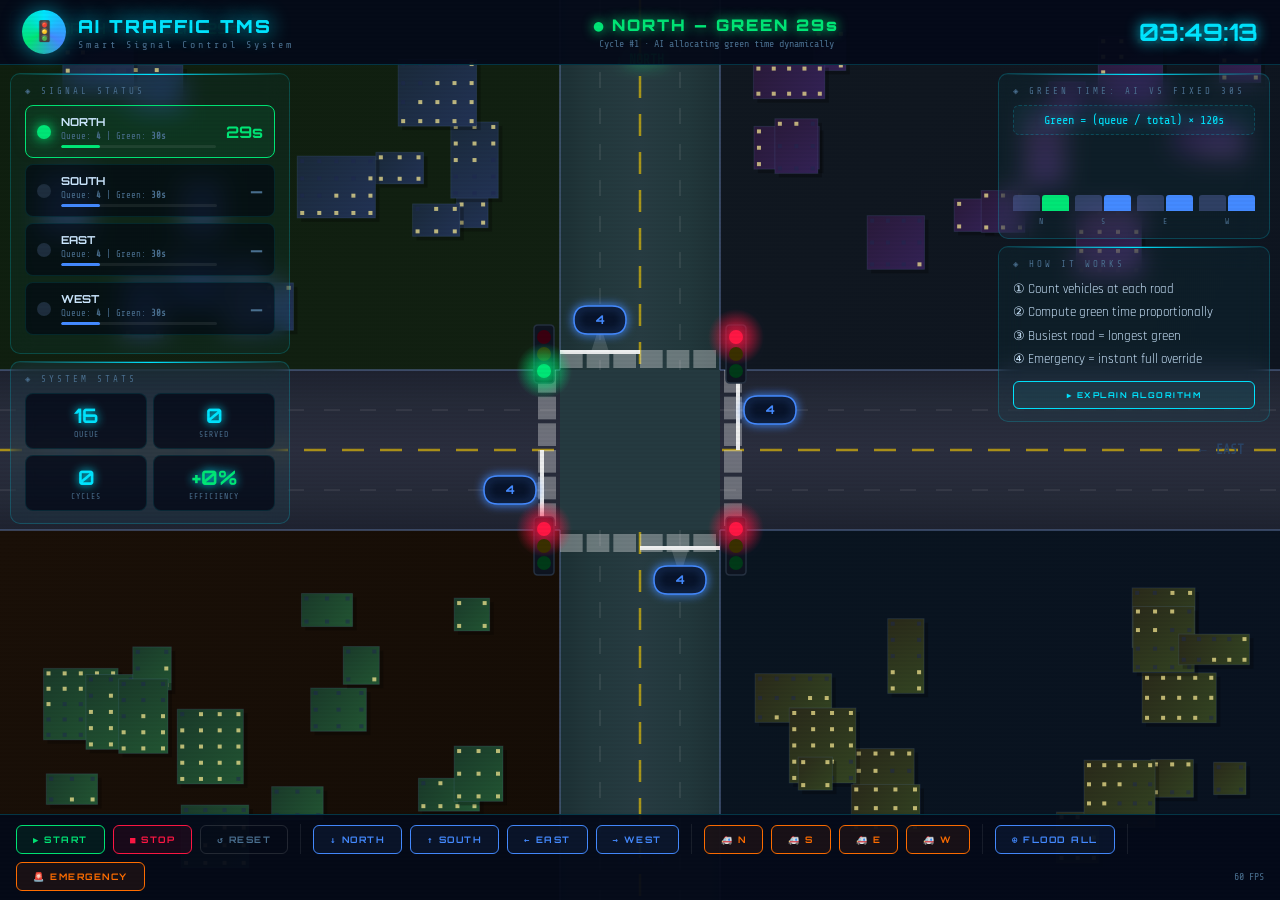
==== commit e92b0891: "UI: Add emergency button and improve ambulance spawn in 3D simulation" ====
--- a/traffic_3d.html
+++ b/traffic_3d.html
@@ -678,6 +678,8 @@
       <button class="btn btn-emg" onclick="spawnE('West')">🚑 W</button>
       <div class="sep"></div>
       <button class="btn btn-spawn" onclick="floodAll()">⊕ FLOOD ALL</button>
+      <div class="sep"></div>
+      <button class="btn btn-emg" onclick="spawnEmergency()">🚨 EMERGENCY</button>
       <div id="fps-disp">60 FPS</div>
     </div>
   </div>
@@ -1146,19 +1148,32 @@
     }
     function spawnE(road) {
       // Remove any stuck old ambulance first so re-pressing always works
-      if (ai.emg[road]) {
-        const old = vehicles.find(v => v.emg && v.road === road);
-        if (old) old.alive = false;
-        ai.emg[road] = false;
+      const oldEmg = vehicles.find(v => v.emg && v.road === road);
+      if (oldEmg) oldEmg.alive = false;
+
+      ai.emg[road] = true;
+      // Create ambulance with custom spawn position closer to intersection
+      const amb = new Vehicle(road, true);
+      // Spawn much closer so you can see it immediately
+      const RL = ROAD_LEN();
+      switch (road) {
+        case 'North': amb.wy = -200 - Math.random() * 100; break;
+        case 'South': amb.wy = +200 + Math.random() * 100; break;
+        case 'East': amb.wx = +200 + Math.random() * 100; break;
+        case 'West': amb.wx = -200 - Math.random() * 100; break;
       }
-      ai.emg[road] = true;
-      vehicles.push(new Vehicle(road, true));
+      vehicles.push(amb);
       // Auto-start sim so ambulance immediately gets a green signal
       if (!ai.running) { ai.running = true; sigLoop(); }
       document.getElementById('emg-banner').style.display = 'block';
+      console.log('🚑 Ambulance spawned from:', road, 'Total vehicles:', vehicles.length);
     }
     function floodAll() {
       ROADS.forEach(r => { for (let i = 0; i < 5; i++) spawnV(r); });
+    }
+    function spawnEmergency() {
+      const r = ROADS[Math.floor(Math.random() * 4)];
+      spawnE(r);
     }
 
     setInterval(() => {
